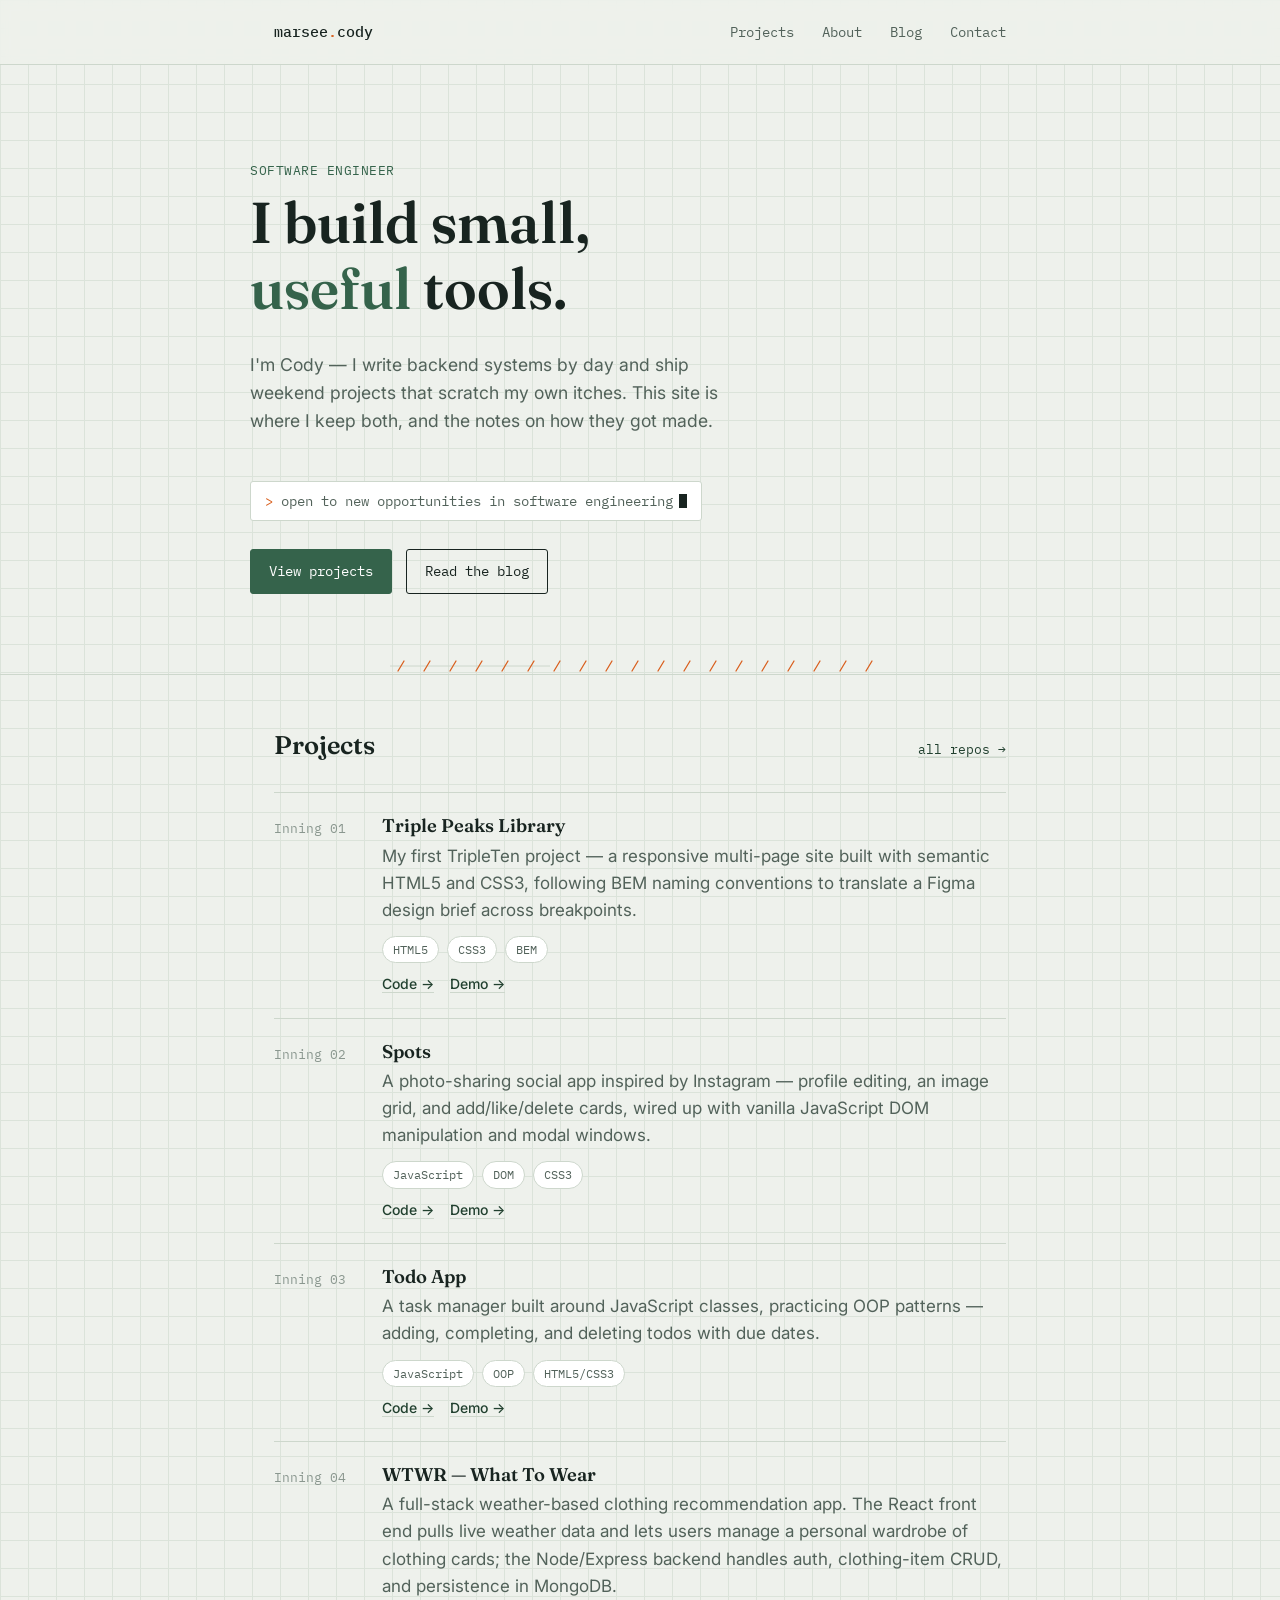
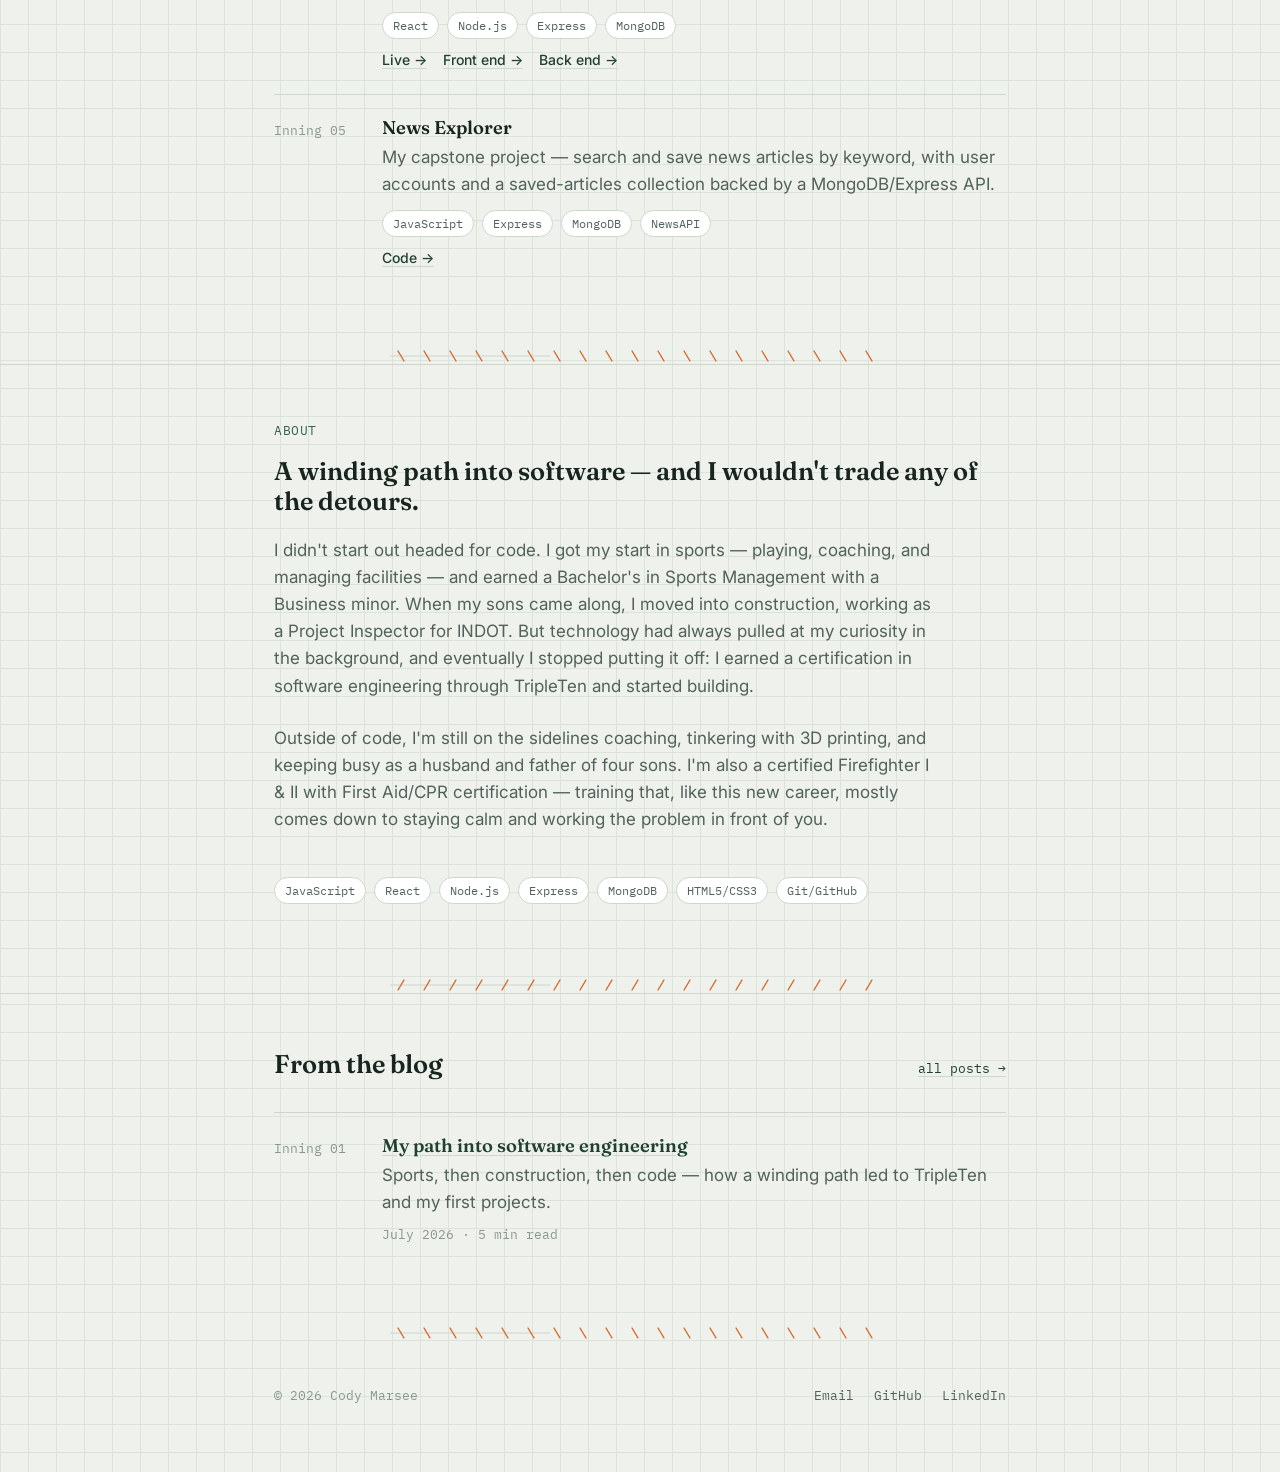
==== index.html @ db6ae0cf "Add first blog post, remove placeholders" ====
<!doctype html>
<html lang="en">
  <head>
    <meta charset="UTF-8" />
    <meta name="viewport" content="width=device-width, initial-scale=1.0" />
    <title>Cody Marsee — Software Engineer</title>
    <meta
      name="description"
      content="Cody Marsee is a software engineer who builds small, useful tools and writes about how they came together."
    />
    <link rel="preconnect" href="https://fonts.googleapis.com" />
    <link
      href="https://fonts.googleapis.com/css2?family=Fraunces:opsz,wght@9..144,500;9..144,600&family=Inter:wght@400;500;600&family=IBM+Plex+Mono:wght@400;500&display=swap"
      rel="stylesheet"
    />
    <link rel="stylesheet" href="css/style.css" />
  </head>
  <body>
    <header class="site-header">
      <div class="wrap">
        <a href="index.html" class="logo"
          >marsee<span class="dot">.</span>cody</a
        >
        <button
          class="nav-toggle"
          aria-expanded="false"
          aria-label="Toggle navigation"
        >
          Menu
        </button>
        <ul class="nav-links">
          <li><a href="#projects">Projects</a></li>
          <li><a href="#about">About</a></li>
          <li><a href="blog/index.html">Blog</a></li>
          <li><a href="#contact">Contact</a></li>
        </ul>
      </div>
    </header>

    <main>
      <section class="hero wrap">
        <span class="eyebrow">Software Engineer</span>
        <h1>I build small, <span class="role">useful</span> tools.</h1>
        <p class="lede">
          I'm Cody — I write backend systems by day and ship weekend projects
          that scratch my own itches. This site is where I keep both, and the
          notes on how they got made.
        </p>
        <div class="status-line">
          <span class="prompt">&gt;</span> open to new opportunities in software
          engineering<span class="cursor" aria-hidden="true"></span>
        </div>
        <div class="hero-links">
          <a class="btn primary" href="#projects">View projects</a>
          <a class="btn" href="blog/index.html">Read the blog</a>
        </div>
      </section>

      <div class="stitch-divider" aria-hidden="true">
        <svg viewBox="0 0 500 16" width="500" height="16">
          <defs>
            <pattern
              id="stitch1"
              width="26"
              height="16"
              patternUnits="userSpaceOnUse"
            >
              <line x1="14" y1="3" x2="8" y2="13" class="stitch-tick" />
            </pattern>
          </defs>
          <line x1="0" y1="8" x2="160" y2="8" class="stitch-base" />
          <rect x="0" y="0" width="500" height="16" fill="url(#stitch1)" />
        </svg>
      </div>

      <section class="block" id="projects">
        <div class="wrap">
          <div class="section-head">
            <h2>Projects</h2>
            <a class="view-all" href="https://github.com/codymarsee-blip"
              >all repos →</a
            >
          </div>

          <div class="entry" data-reveal>
            <span class="index-num">Inning 01</span>
            <div>
              <h3>Triple Peaks Library</h3>
              <p class="desc">
                My first TripleTen project — a responsive multi-page site built
                with semantic HTML5 and CSS3, following BEM naming conventions
                to translate a Figma design brief across breakpoints.
              </p>
              <ul class="tags">
                <li class="tag">HTML5</li>
                <li class="tag">CSS3</li>
                <li class="tag">BEM</li>
              </ul>
              <div class="links">
                <a href="https://github.com/cmarsee-blip/sprint-1-project"
                  >Code →</a
                >
                <a href="https://cmarsee-blip.github.io/sprint-1-project/"
                  >Demo →</a
                >
              </div>
            </div>
          </div>

          <div class="entry" data-reveal>
            <span class="index-num">Inning 02</span>
            <div>
              <h3>Spots</h3>
              <p class="desc">
                A photo-sharing social app inspired by Instagram — profile
                editing, an image grid, and add/like/delete cards, wired up with
                vanilla JavaScript DOM manipulation and modal windows.
              </p>
              <ul class="tags">
                <li class="tag">JavaScript</li>
                <li class="tag">DOM</li>
                <li class="tag">CSS3</li>
              </ul>
              <div class="links">
                <a href="https://github.com/cmarsee-blip/se_project_spots"
                  >Code →</a
                >
                <a href="https://cmarsee-blip.github.io/se_project_spots/"
                  >Demo →</a
                >
              </div>
            </div>
          </div>

          <div class="entry" data-reveal>
            <span class="index-num">Inning 03</span>
            <div>
              <h3>Todo App</h3>
              <p class="desc">
                A task manager built around JavaScript classes, practicing OOP
                patterns — adding, completing, and deleting todos with due
                dates.
              </p>
              <ul class="tags">
                <li class="tag">JavaScript</li>
                <li class="tag">OOP</li>
                <li class="tag">HTML5/CSS3</li>
              </ul>
              <div class="links">
                <a href="https://github.com/cmarsee-blip/se_project_todo-app"
                  >Code →</a
                >
                <a href="https://cmarsee-blip.github.io/se_project_todo-app/"
                  >Demo →</a
                >
              </div>
            </div>
          </div>

          <div class="entry" data-reveal>
            <span class="index-num">Inning 04</span>
            <div>
              <h3>WTWR — What To Wear</h3>
              <p class="desc">
                A full-stack weather-based clothing recommendation app. The
                React front end pulls live weather data and lets users manage a
                personal wardrobe of clothing cards; the Node/Express backend
                handles auth, clothing-item CRUD, and persistence in MongoDB.
              </p>
              <ul class="tags">
                <li class="tag">React</li>
                <li class="tag">Node.js</li>
                <li class="tag">Express</li>
                <li class="tag">MongoDB</li>
              </ul>
              <div class="links">
                <a href="https://cmwtwr.largent.org/">Live →</a>
                <a href="https://github.com/cmarsee-blip/se_project_react"
                  >Front end →</a
                >
                <a href="https://github.com/cmarsee-blip/se_project_express"
                  >Back end →</a
                >
              </div>
            </div>
          </div>

          <div class="entry" data-reveal>
            <span class="index-num">Inning 05</span>
            <div>
              <h3>News Explorer</h3>
              <p class="desc">
                My capstone project — search and save news articles by keyword,
                with user accounts and a saved-articles collection backed by a
                MongoDB/Express API.
              </p>
              <ul class="tags">
                <li class="tag">JavaScript</li>
                <li class="tag">Express</li>
                <li class="tag">MongoDB</li>
                <li class="tag">NewsAPI</li>
              </ul>
              <div class="links">
                <a
                  href="https://github.com/cmarsee-blip/se_project_news_explorer"
                  >Code →</a
                >
              </div>
            </div>
          </div>
        </div>
      </section>

      <div class="stitch-divider" aria-hidden="true">
        <svg viewBox="0 0 500 16" width="500" height="16">
          <defs>
            <pattern
              id="stitch2"
              width="26"
              height="16"
              patternUnits="userSpaceOnUse"
            >
              <line x1="8" y1="3" x2="14" y2="13" class="stitch-tick" />
            </pattern>
          </defs>
          <line x1="0" y1="8" x2="160" y2="8" class="stitch-base" />
          <rect x="0" y="0" width="500" height="16" fill="url(#stitch2)" />
        </svg>
      </div>

      <section class="block" id="about">
        <div class="wrap about-grid">
          <span class="eyebrow">About</span>
          <h2>
            A winding path into software — and I wouldn't trade any of the
            detours.
          </h2>
          <p style="max-width: 60ch; color: var(--ink-soft)">
            I didn't start out headed for code. I got my start in sports —
            playing, coaching, and managing facilities — and earned a Bachelor's
            in Sports Management with a Business minor. When my sons came along,
            I moved into construction, working as a Project Inspector for INDOT.
            But technology had always pulled at my curiosity in the background,
            and eventually I stopped putting it off: I earned a certification in
            software engineering through TripleTen and started building.
          </p>
          <p style="max-width: 60ch; color: var(--ink-soft)">
            Outside of code, I'm still on the sidelines coaching, tinkering with
            3D printing, and keeping busy as a husband and father of four sons.
            I'm also a certified Firefighter I &amp; II with First Aid/CPR
            certification — training that, like this new career, mostly comes
            down to staying calm and working the problem in front of you.
          </p>
          <ul class="skill-list">
            <li class="tag">JavaScript</li>
            <li class="tag">React</li>
            <li class="tag">Node.js</li>
            <li class="tag">Express</li>
            <li class="tag">MongoDB</li>
            <li class="tag">HTML5/CSS3</li>
            <li class="tag">Git/GitHub</li>
          </ul>
        </div>
      </section>

      <div class="stitch-divider" aria-hidden="true">
        <svg viewBox="0 0 500 16" width="500" height="16">
          <defs>
            <pattern
              id="stitch3"
              width="26"
              height="16"
              patternUnits="userSpaceOnUse"
            >
              <line x1="14" y1="3" x2="8" y2="13" class="stitch-tick" />
            </pattern>
          </defs>
          <line x1="0" y1="8" x2="160" y2="8" class="stitch-base" />
          <rect x="0" y="0" width="500" height="16" fill="url(#stitch3)" />
        </svg>
      </div>

      <section class="block">
        <div class="wrap">
          <div class="section-head">
            <h2>From the blog</h2>
            <a class="view-all" href="blog/index.html">all posts →</a>
          </div>

          <div class="entry post-entry" data-reveal>
        <span class="index-num">Inning 01</span>
        <div>
          <h3><a href="blog/my-path-into-software-engineering.html">My path into software engineering</a></h3>
          <p class="desc">Sports, then construction, then code — how a winding path led to TripleTen and my first projects.</p>
          <span class="meta">July 2026 · 5 min read</span>
        </div>
      </div>
      </section>
    </main>

    <div class="stitch-divider" aria-hidden="true">
      <svg viewBox="0 0 500 16" width="500" height="16">
        <defs>
          <pattern
            id="stitch4"
            width="26"
            height="16"
            patternUnits="userSpaceOnUse"
          >
            <line x1="8" y1="3" x2="14" y2="13" class="stitch-tick" />
          </pattern>
        </defs>
        <line x1="0" y1="8" x2="160" y2="8" class="stitch-base" />
        <rect x="0" y="0" width="500" height="16" fill="url(#stitch4)" />
      </svg>
    </div>

    <footer class="site-footer" id="contact">
      <div class="wrap">
        <span class="copyright">© 2026 Cody Marsee</span>
        <ul class="footer-links">
          <li><a href="mailto:cmarsee@alumni.iu.edu">Email</a></li>
          <li><a href="https://github.com/cmarsee-blip">GitHub</a></li>
          <li><a href="https://linkedin.com/in/codymarsee">LinkedIn</a></li>
        </ul>
      </div>
    </footer>

    <script src="js/main.js"></script>
  </body>
</html>
---- css/style.css ----
/* ==========================================================================
   Tokens
   ========================================================================== */
:root {
  --paper: #eef1ec;
  --paper-line: #dbe3da;
  --surface: #ffffff;
  --ink: #182420;
  --ink-soft: #52625a;
  --ink-faint: #8a978f;
  --accent: #35634b;
  --accent-dark: #21402f;
  --mark: #d9601f;
  --mark-soft: #f3ddc9;
  --border: #cdd7cc;

  --font-display: "Fraunces", Georgia, serif;
  --font-body: "Inter", -apple-system, BlinkMacSystemFont, sans-serif;
  --font-mono: "IBM Plex Mono", "SFMono-Regular", Menlo, monospace;

  --max-width: 780px;
  --radius: 3px;
}

/* ==========================================================================
   Reset & base
   ========================================================================== */
* {
  box-sizing: border-box;
}
html {
  scroll-behavior: smooth;
}
@media (prefers-reduced-motion: reduce) {
  html {
    scroll-behavior: auto;
  }
  *,
  *::before,
  *::after {
    animation-duration: 0.01ms !important;
    animation-iteration-count: 1 !important;
    transition-duration: 0.01ms !important;
    scroll-behavior: auto !important;
  }
}

body {
  margin: 0;
  background-color: var(--paper);
  background-image:
    linear-gradient(var(--paper-line) 1px, transparent 1px),
    linear-gradient(90deg, var(--paper-line) 1px, transparent 1px);
  background-size: 28px 28px;
  color: var(--ink);
  font-family: var(--font-body);
  font-size: 17px;
  line-height: 1.6;
  -webkit-font-smoothing: antialiased;
}

h1,
h2,
h3 {
  font-family: var(--font-display);
  font-weight: 600;
  line-height: 1.15;
  margin: 0 0 0.5em;
  color: var(--ink);
}

p {
  margin: 0 0 1em;
}

a {
  color: var(--accent-dark);
  text-decoration-color: var(--border);
  text-underline-offset: 3px;
}
a:hover {
  color: var(--mark);
}

a:focus-visible,
button:focus-visible {
  outline: 2px solid var(--mark);
  outline-offset: 3px;
}

code,
kbd {
  font-family: var(--font-mono);
  font-size: 0.9em;
  background: var(--surface);
  border: 1px solid var(--border);
  border-radius: var(--radius);
  padding: 0.1em 0.4em;
}

img {
  max-width: 100%;
  display: block;
}

.wrap {
  max-width: var(--max-width);
  margin: 0 auto;
  padding: 0 24px;
}

.eyebrow {
  font-family: var(--font-mono);
  font-size: 13px;
  letter-spacing: 0.04em;
  color: var(--accent);
  text-transform: uppercase;
  margin-bottom: 0.6em;
  display: block;
}

/* ==========================================================================
   Site header / nav
   ========================================================================== */
.site-header {
  border-bottom: 1px solid var(--border);
  background: rgba(238, 241, 236, 0.85);
  backdrop-filter: blur(6px);
  position: sticky;
  top: 0;
  z-index: 20;
}

.site-header .wrap {
  display: flex;
  align-items: center;
  justify-content: space-between;
  height: 64px;
}

.logo {
  font-family: var(--font-mono);
  font-weight: 500;
  font-size: 15px;
  color: var(--ink);
  text-decoration: none;
}
.logo .dot {
  color: var(--mark);
}

.nav-links {
  display: flex;
  gap: 28px;
  list-style: none;
  margin: 0;
  padding: 0;
}
.nav-links a {
  font-family: var(--font-mono);
  font-size: 14px;
  text-decoration: none;
  color: var(--ink-soft);
}
.nav-links a:hover,
.nav-links a[aria-current="page"] {
  color: var(--accent-dark);
}

.nav-toggle {
  display: none;
}

@media (max-width: 620px) {
  .nav-links {
    position: fixed;
    inset: 64px 0 auto 0;
    background: var(--paper);
    border-bottom: 1px solid var(--border);
    flex-direction: column;
    padding: 20px 24px;
    gap: 16px;
    transform: translateY(-8px);
    opacity: 0;
    pointer-events: none;
    transition:
      transform 0.18s ease,
      opacity 0.18s ease;
  }
  .nav-links.open {
    transform: translateY(0);
    opacity: 1;
    pointer-events: auto;
  }
  .nav-toggle {
    display: inline-flex;
    align-items: center;
    gap: 8px;
    background: none;
    border: 1px solid var(--border);
    border-radius: var(--radius);
    padding: 6px 10px;
    font-family: var(--font-mono);
    font-size: 13px;
    color: var(--ink);
    cursor: pointer;
  }
}

/* ==========================================================================
   Hero
   ========================================================================== */
.hero {
  padding: 96px 0 64px;
}

.hero h1 {
  font-size: clamp(2.4rem, 5vw, 3.6rem);
  max-width: 11ch;
}

.hero .role {
  color: var(--accent);
}

.hero p.lede {
  max-width: 46ch;
  color: var(--ink-soft);
  font-size: 1.1rem;
}

.status-line {
  margin-top: 28px;
  font-family: var(--font-mono);
  font-size: 14px;
  color: var(--ink-soft);
  display: inline-flex;
  align-items: center;
  border: 1px solid var(--border);
  background: var(--surface);
  border-radius: var(--radius);
  padding: 8px 14px;
}
.status-line .prompt {
  color: var(--mark);
  margin-right: 8px;
}
.status-line .cursor {
  display: inline-block;
  width: 8px;
  height: 1em;
  background: var(--ink);
  margin-left: 6px;
  animation: blink 1s steps(1) infinite;
  vertical-align: text-bottom;
}
@keyframes blink {
  50% {
    opacity: 0;
  }
}

.hero-links {
  margin-top: 28px;
  display: flex;
  gap: 14px;
  flex-wrap: wrap;
}

.btn {
  font-family: var(--font-mono);
  font-size: 14px;
  text-decoration: none;
  padding: 10px 18px;
  border-radius: var(--radius);
  border: 1px solid var(--ink);
  color: var(--ink);
  display: inline-block;
  transition:
    background 0.15s ease,
    color 0.15s ease,
    transform 0.15s ease;
}
.btn:hover {
  background: var(--ink);
  color: var(--paper);
  transform: translateY(-1px);
}
.btn.primary {
  background: var(--accent);
  border-color: var(--accent);
  color: #fff;
}
.btn.primary:hover {
  background: var(--accent-dark);
  border-color: var(--accent-dark);
}

/* ==========================================================================
   Sections
   ========================================================================== */
section.block {
  padding: 56px 0;
  border-top: 1px solid var(--border);
}

.section-head {
  display: flex;
  align-items: baseline;
  justify-content: space-between;
  margin-bottom: 32px;
  gap: 16px;
}
.section-head h2 {
  font-size: 1.6rem;
  margin: 0;
}
.section-head .view-all {
  font-family: var(--font-mono);
  font-size: 13px;
  white-space: nowrap;
}

.tags {
  display: flex;
  flex-wrap: wrap;
  gap: 8px;
  margin: 12px 0 0;
  padding: 0;
  list-style: none;
}
.tag {
  font-family: var(--font-mono);
  font-size: 12px;
  color: var(--ink-soft);
  background: var(--surface);
  border: 1px solid var(--border);
  border-radius: 999px;
  padding: 3px 10px;
}

/* Index-numbered entries (projects, posts) */
.entry {
  display: grid;
  grid-template-columns: 90px 1fr;
  gap: 18px;
  padding: 22px 0;
  border-top: 1px solid var(--border);
}
.entry:first-of-type {
  border-top: none;
}
.entry .index-num {
  font-family: var(--font-mono);
  font-size: 13px;
  color: var(--ink-faint);
  padding-top: 4px;
}
.entry h3 {
  font-size: 1.15rem;
  margin-bottom: 6px;
}
.entry .desc {
  color: var(--ink-soft);
  margin-bottom: 10px;
}
.entry .meta {
  font-family: var(--font-mono);
  font-size: 12.5px;
  color: var(--ink-faint);
}
.entry .links {
  margin-top: 10px;
  display: flex;
  gap: 16px;
}
.entry .links a {
  font-size: 14px;
  font-weight: 500;
}

@media (max-width: 480px) {
  .entry {
    grid-template-columns: 1fr;
  }
  .entry .index-num {
    padding-top: 0;
  }
}

/* About */
.about-grid {
  display: grid;
  grid-template-columns: 1fr;
  gap: 8px;
}
.skill-list {
  display: flex;
  flex-wrap: wrap;
  gap: 8px;
  margin-top: 18px;
  padding: 0;
  list-style: none;
}

/* Footer */
.site-footer {
  padding: 40px 0 64px;
}
.site-footer .wrap {
  display: flex;
  justify-content: space-between;
  align-items: center;
  flex-wrap: wrap;
  gap: 16px;
}
.footer-links {
  display: flex;
  gap: 20px;
  list-style: none;
  margin: 0;
  padding: 0;
}
.footer-links a {
  font-family: var(--font-mono);
  font-size: 13px;
  text-decoration: none;
  color: var(--ink-soft);
}
.copyright {
  font-family: var(--font-mono);
  font-size: 12.5px;
  color: var(--ink-faint);
}

/* ==========================================================================
   Blog index & posts
   ========================================================================== */
.page-head {
  padding: 64px 0 24px;
}
.page-head h1 {
  font-size: clamp(2rem, 4vw, 2.6rem);
}

.post-entry .desc {
  margin-bottom: 4px;
}

.post article {
  padding: 48px 0 80px;
}
.post .post-meta {
  font-family: var(--font-mono);
  font-size: 13px;
  color: var(--ink-faint);
  margin-bottom: 8px;
}
.post h1 {
  font-size: clamp(1.9rem, 4vw, 2.5rem);
  max-width: 18ch;
}
.post .content {
  max-width: 62ch;
}
.post .content h2 {
  font-size: 1.35rem;
  margin-top: 1.6em;
}
.post .content p {
  color: var(--ink-soft);
}
.post .content blockquote {
  margin: 1.4em 0;
  padding: 4px 0 4px 18px;
  border-left: 3px solid var(--accent);
  color: var(--ink-soft);
  font-style: italic;
}
.back-link {
  font-family: var(--font-mono);
  font-size: 14px;
  display: inline-block;
  margin-bottom: 8px;
}

/* Reveal-on-scroll */
[data-reveal] {
  opacity: 0;
  transform: translateY(10px);
  transition:
    opacity 0.5s ease,
    transform 0.5s ease;
}
[data-reveal].revealed {
  opacity: 1;
  transform: translateY(0);
}

/* Baseball stitch divider */
.stitch-divider {
  display: flex;
  justify-content: center;
  padding: 0;
}
.stitch-divider svg {
  width: 500px;
  display: block;
}
.stitch-divider .stitch-base {
  stroke: var(--border);
  stroke-width: 1;
}
.stitch-divider .stitch-tick {
  stroke: var(--mark);
  stroke-width: 1.3;
  stroke-linecap: round;
}
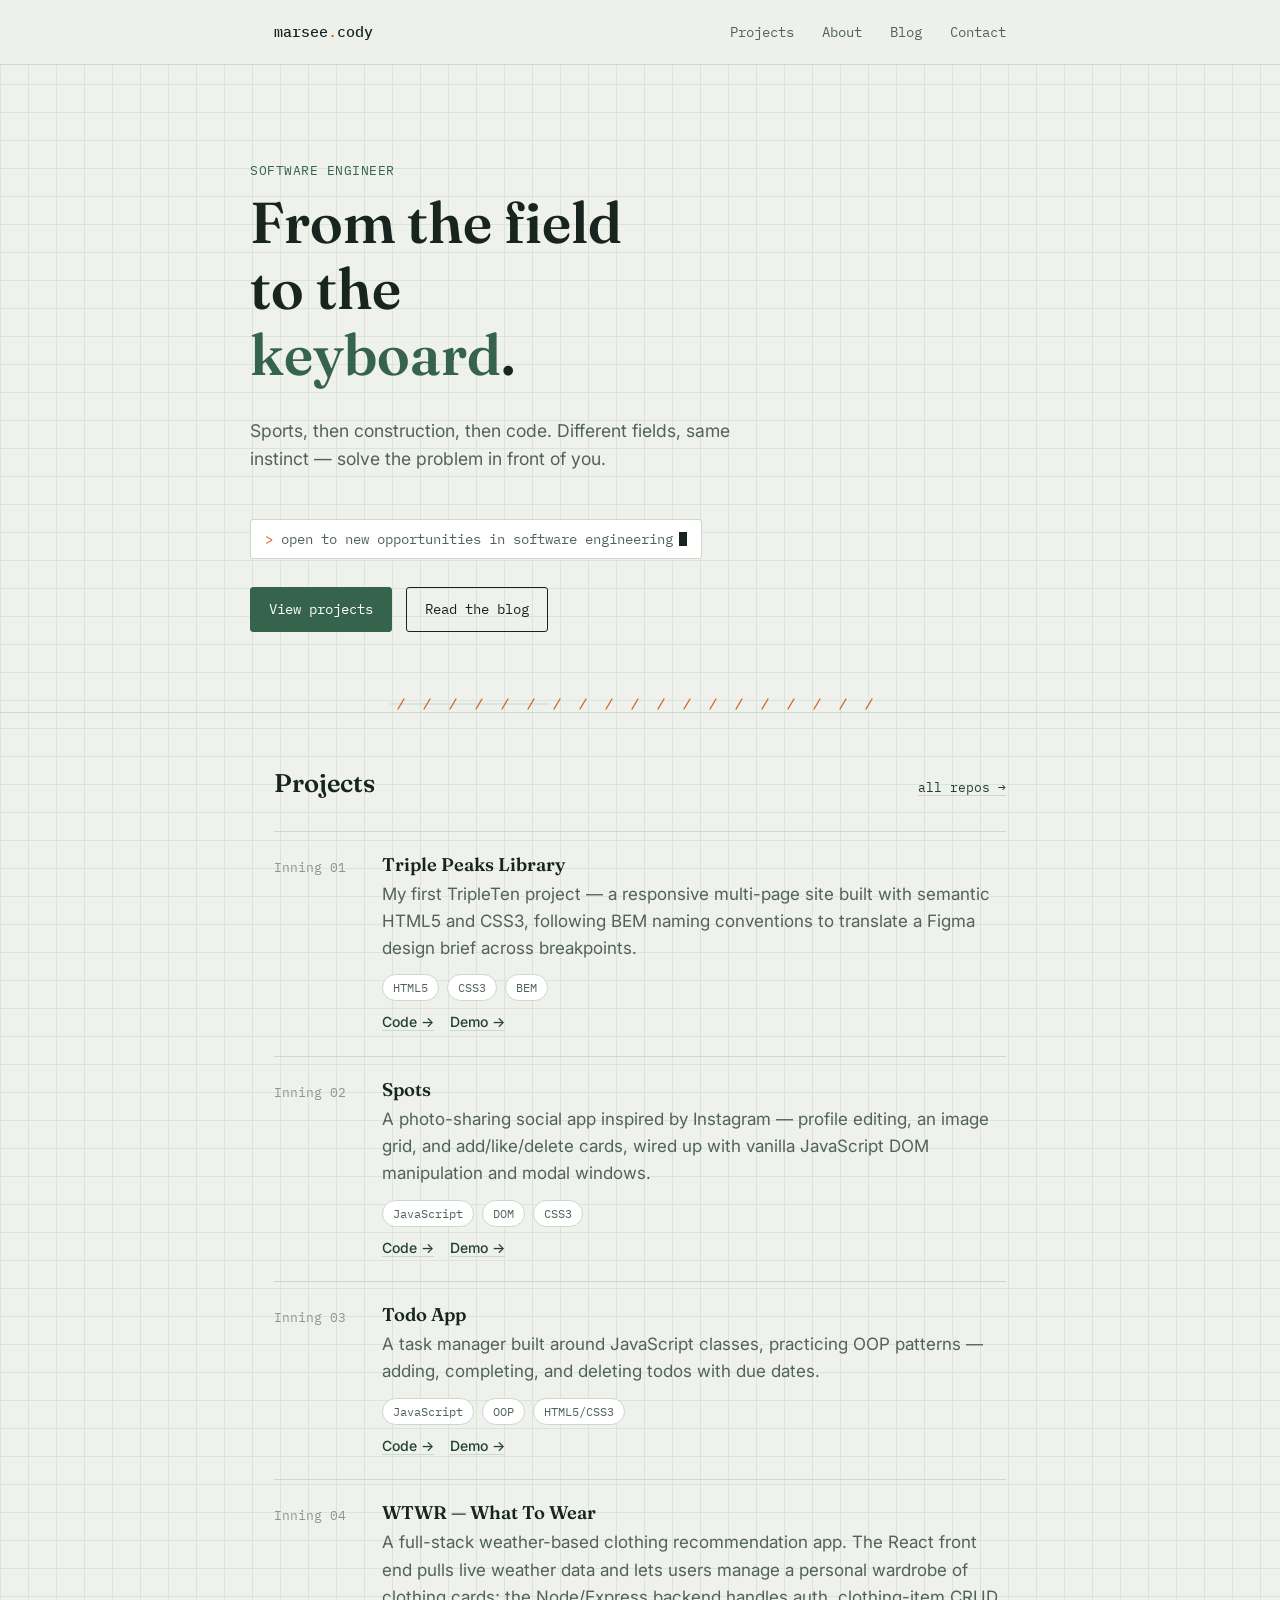
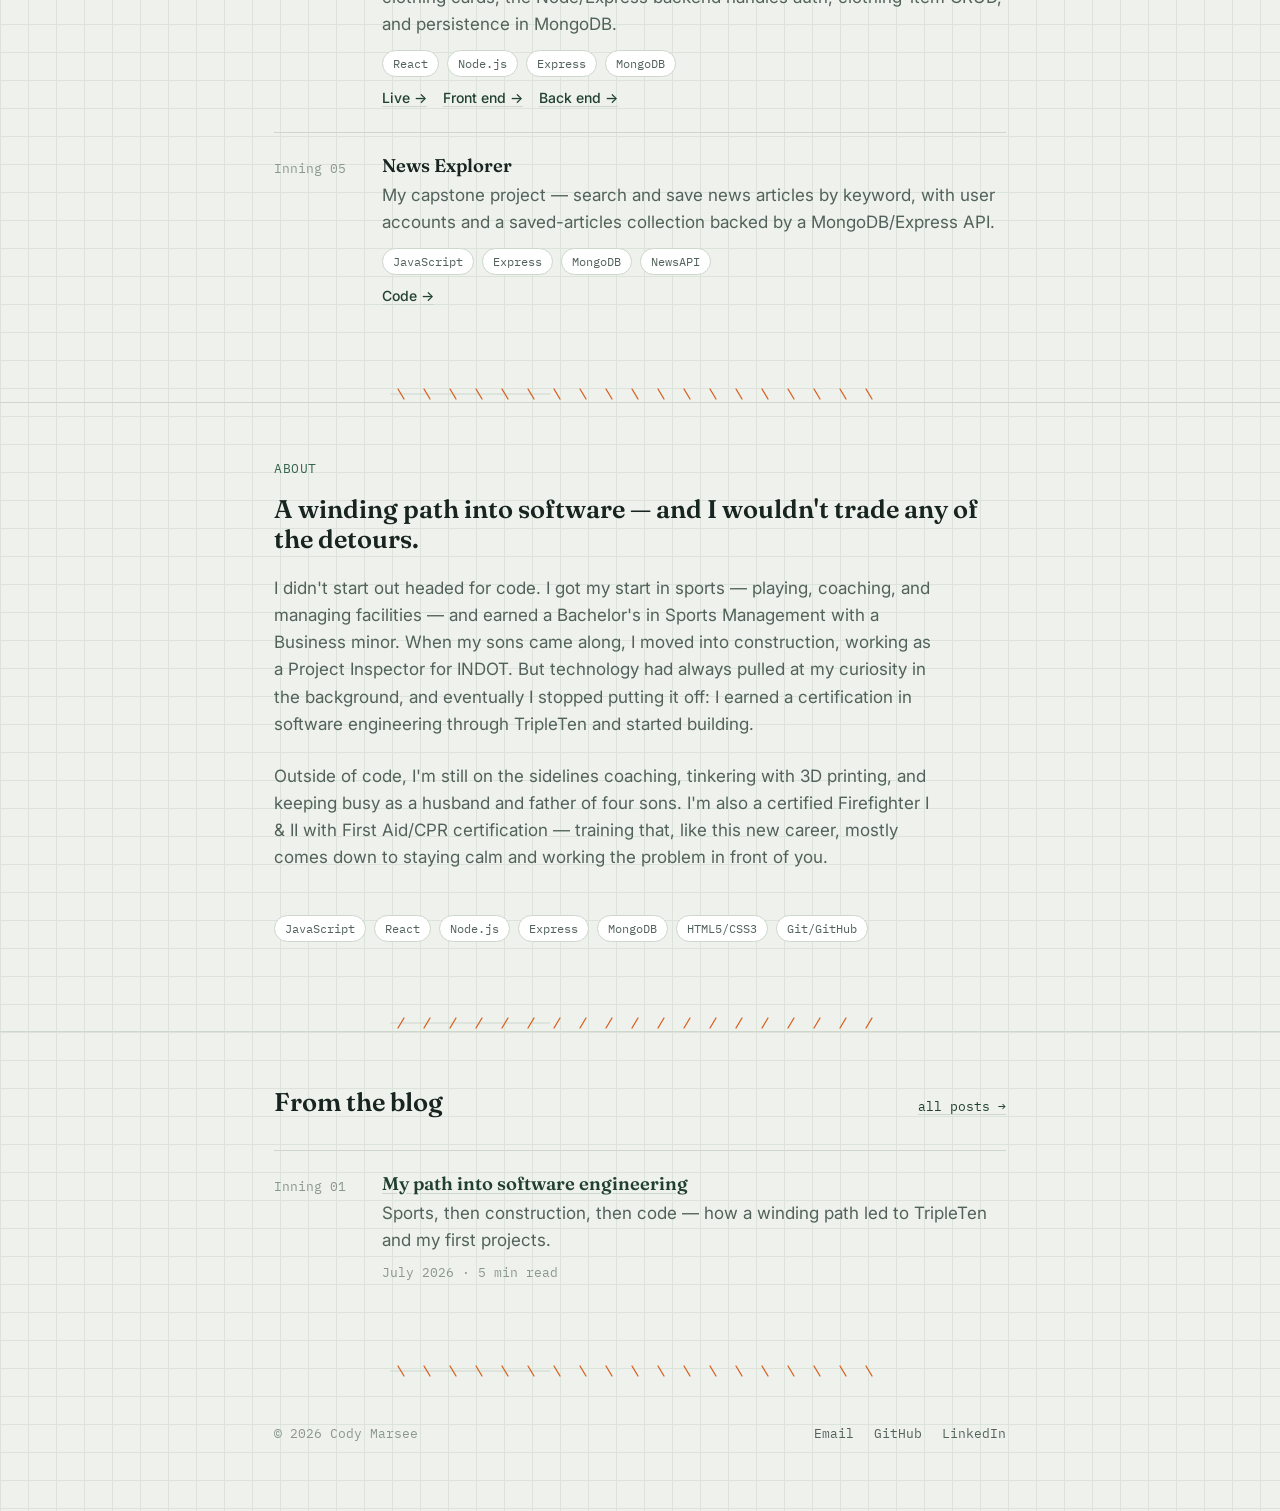
==== commit 7cf417d0: "Entered 1st Blog" ====
--- a/index.html
+++ b/index.html
@@ -40,12 +40,8 @@
     <main>
       <section class="hero wrap">
         <span class="eyebrow">Software Engineer</span>
-        <h1>I build small, <span class="role">useful</span> tools.</h1>
-        <p class="lede">
-          I'm Cody — I write backend systems by day and ship weekend projects
-          that scratch my own itches. This site is where I keep both, and the
-          notes on how they got made.
-        </p>
+        <h1>From the field to the <span class="role">keyboard</span>.</h1>
+        <p class="lede">Sports, then construction, then code. Different fields, same instinct — solve the problem in front of you.</p>
         <div class="status-line">
           <span class="prompt">&gt;</span> open to new opportunities in software
           engineering<span class="cursor" aria-hidden="true"></span>
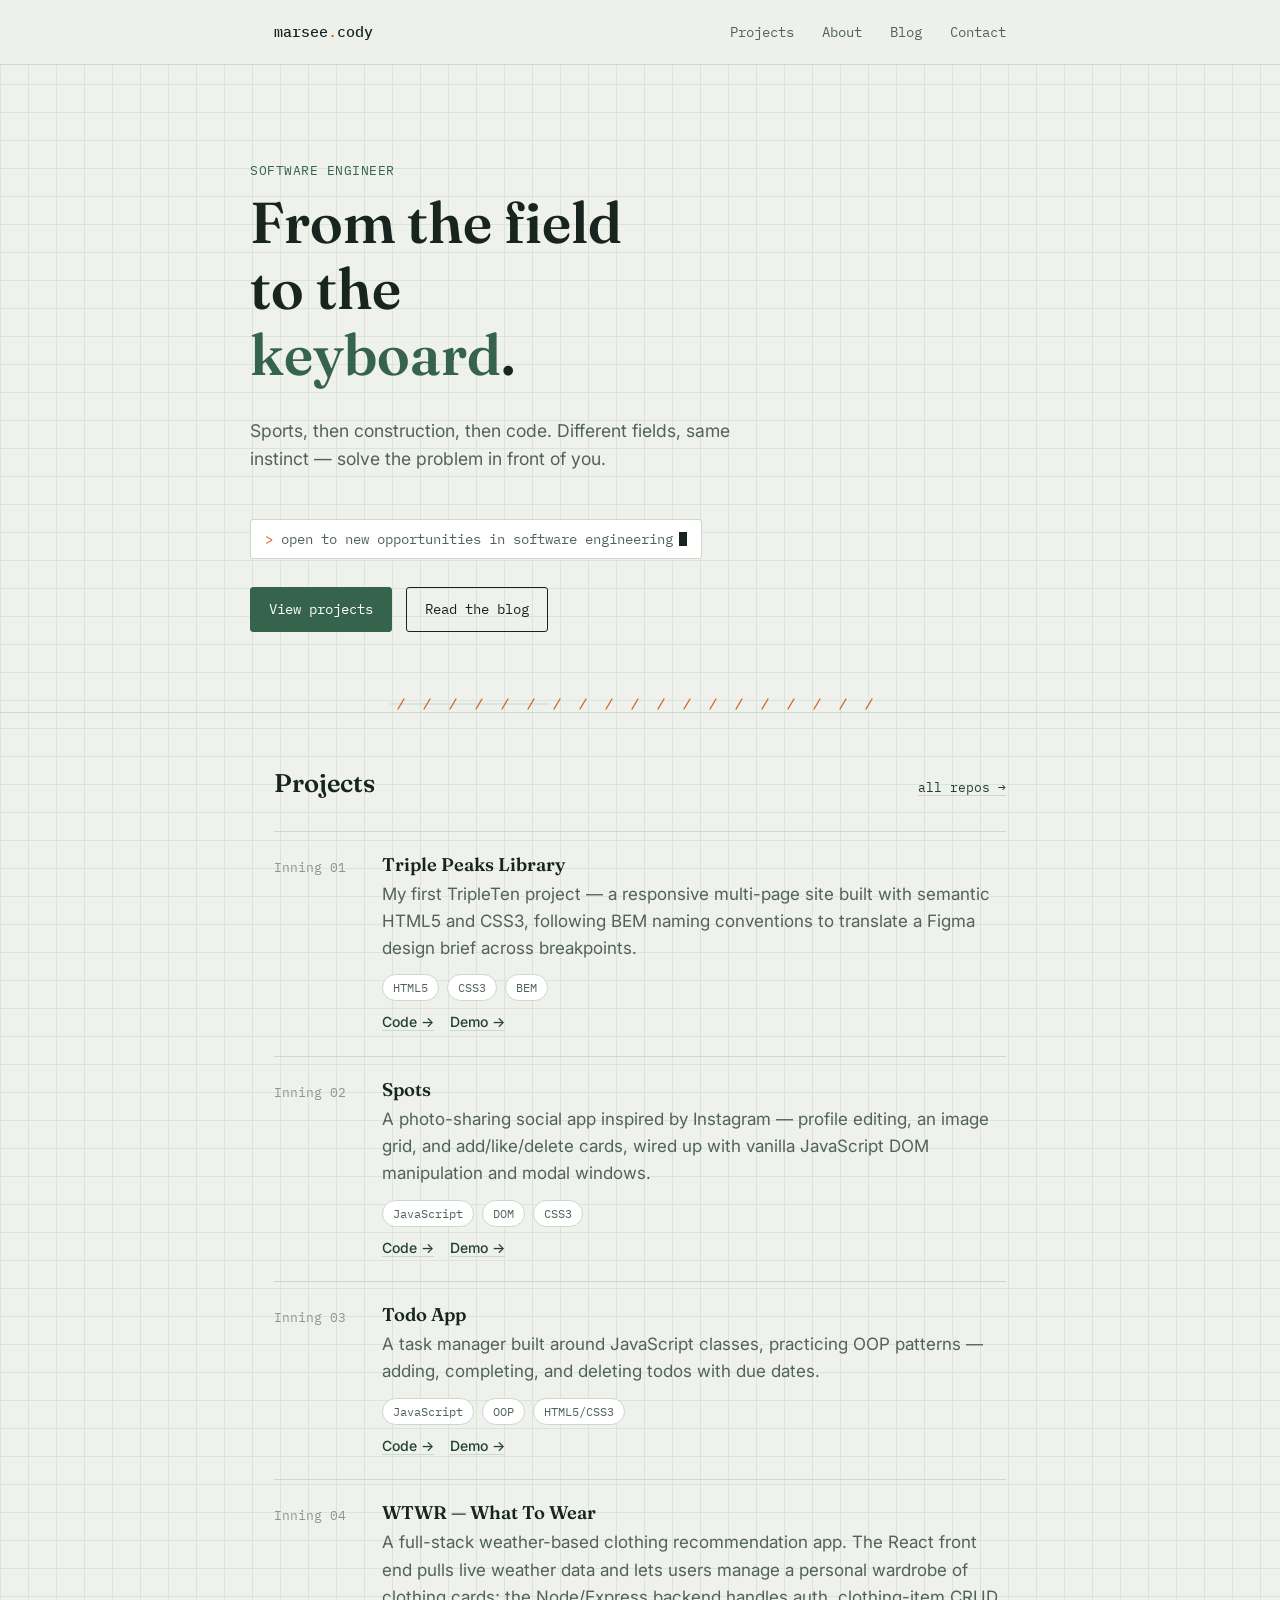
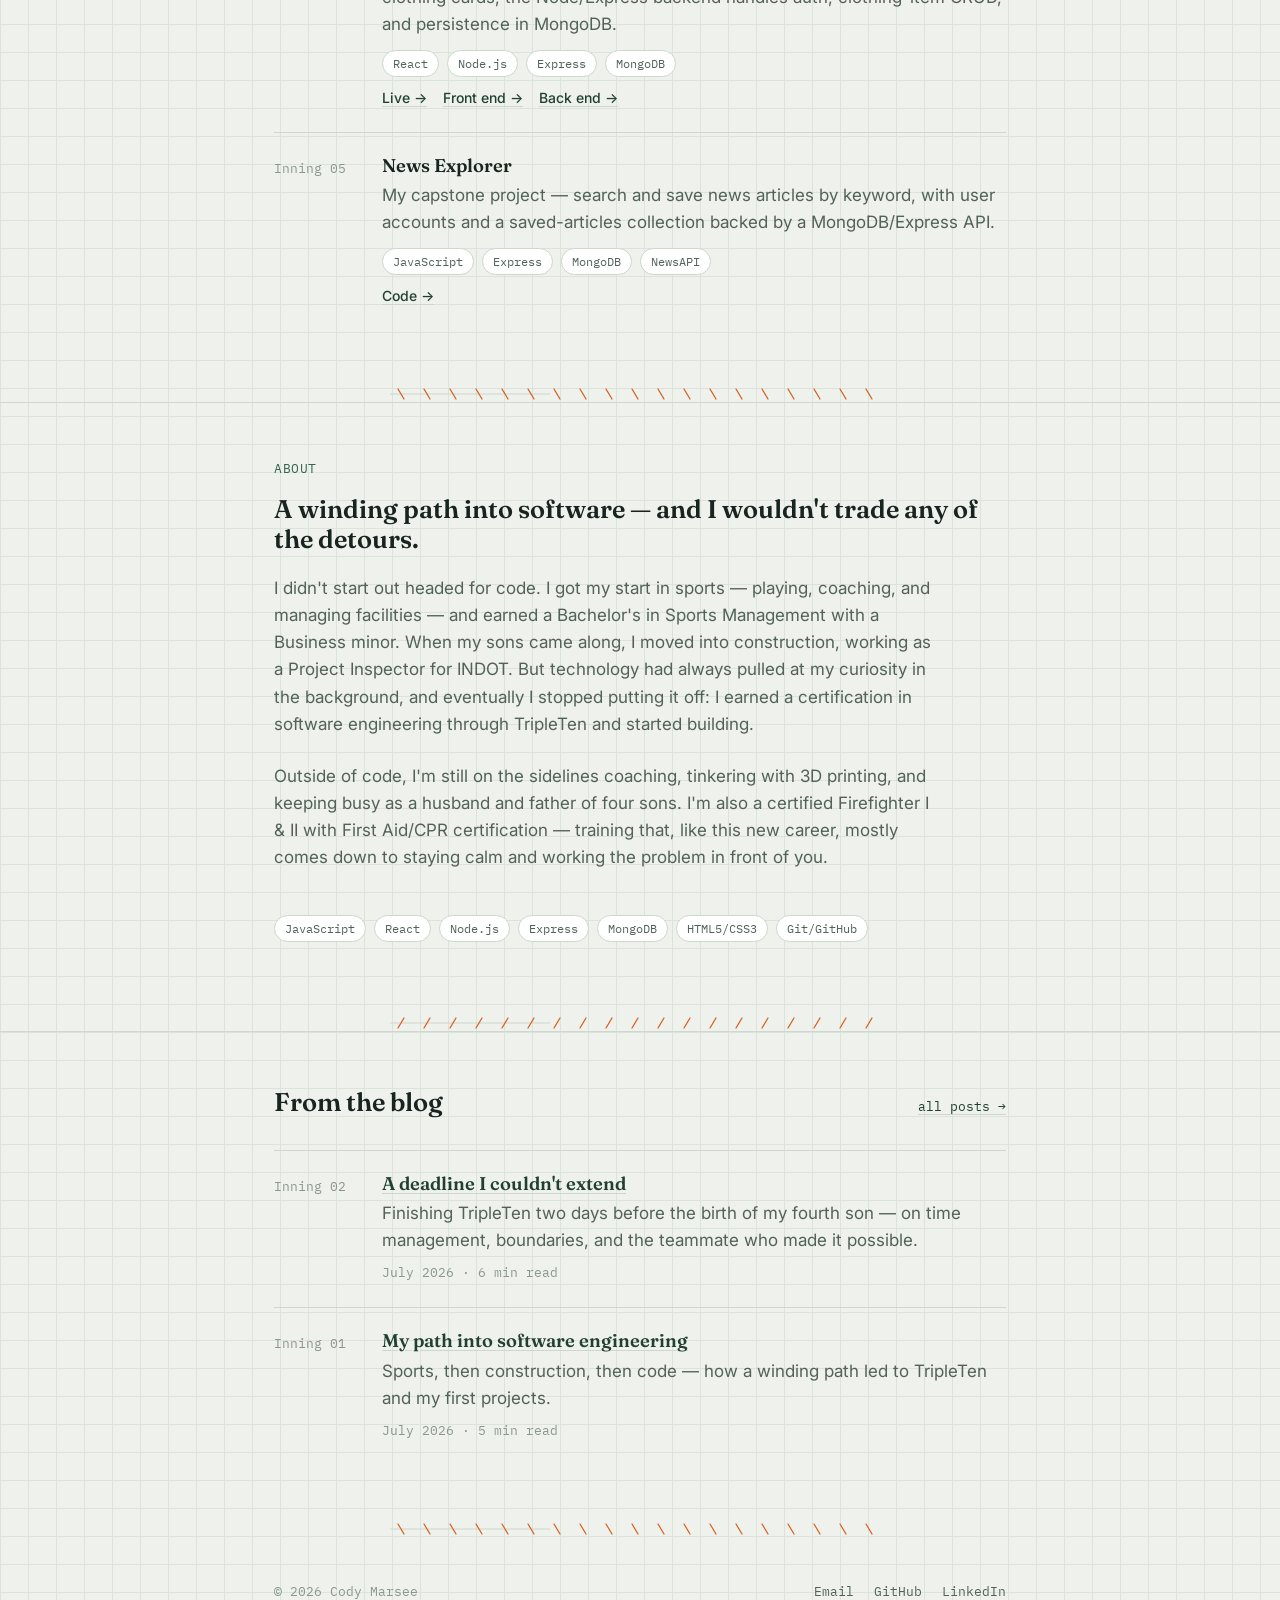
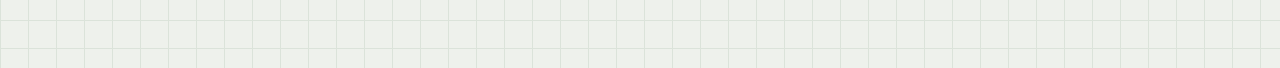
==== commit 41e8d8fa: "Add second blog post" ====
--- a/index.html
+++ b/index.html
@@ -284,6 +284,14 @@
           </div>
 
           <div class="entry post-entry" data-reveal>
+        <span class="index-num">Inning 02</span>
+        <div>
+          <h3><a href="blog/a-deadline-i-couldnt-extend.html">A deadline I couldn't extend</a></h3>
+          <p class="desc">Finishing TripleTen two days before the birth of my fourth son — on time management, boundaries, and the teammate who made it possible.</p>
+          <span class="meta">July 2026 · 6 min read</span>
+        </div>
+      </div>
+          <div class="entry post-entry" data-reveal>
         <span class="index-num">Inning 01</span>
         <div>
           <h3><a href="blog/my-path-into-software-engineering.html">My path into software engineering</a></h3>
@@ -315,7 +323,7 @@
       <div class="wrap">
         <span class="copyright">© 2026 Cody Marsee</span>
         <ul class="footer-links">
-          <li><a href="mailto:cmarsee@alumni.iu.edu">Email</a></li>
+          <li><a href="mailto:codymarsee@proton.me">Email</a></li>
           <li><a href="https://github.com/cmarsee-blip">GitHub</a></li>
           <li><a href="https://linkedin.com/in/codymarsee">LinkedIn</a></li>
         </ul>
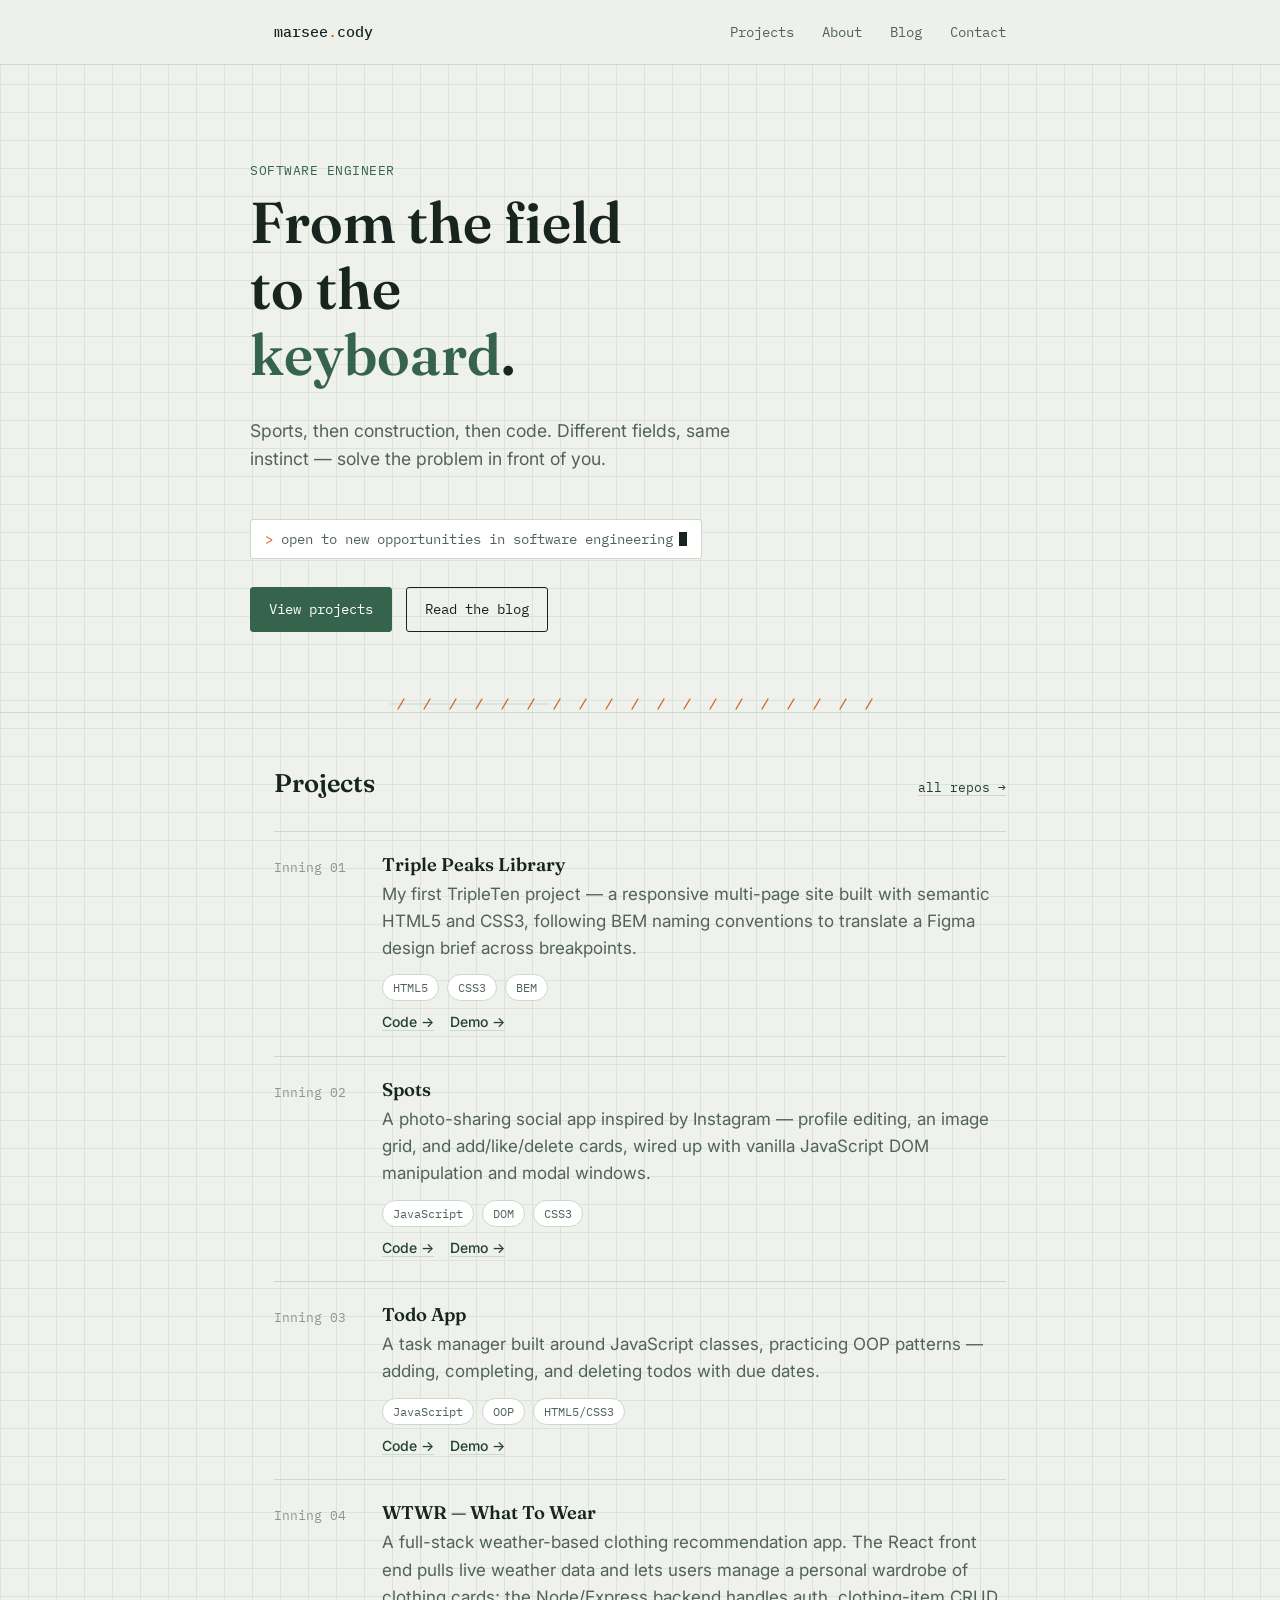
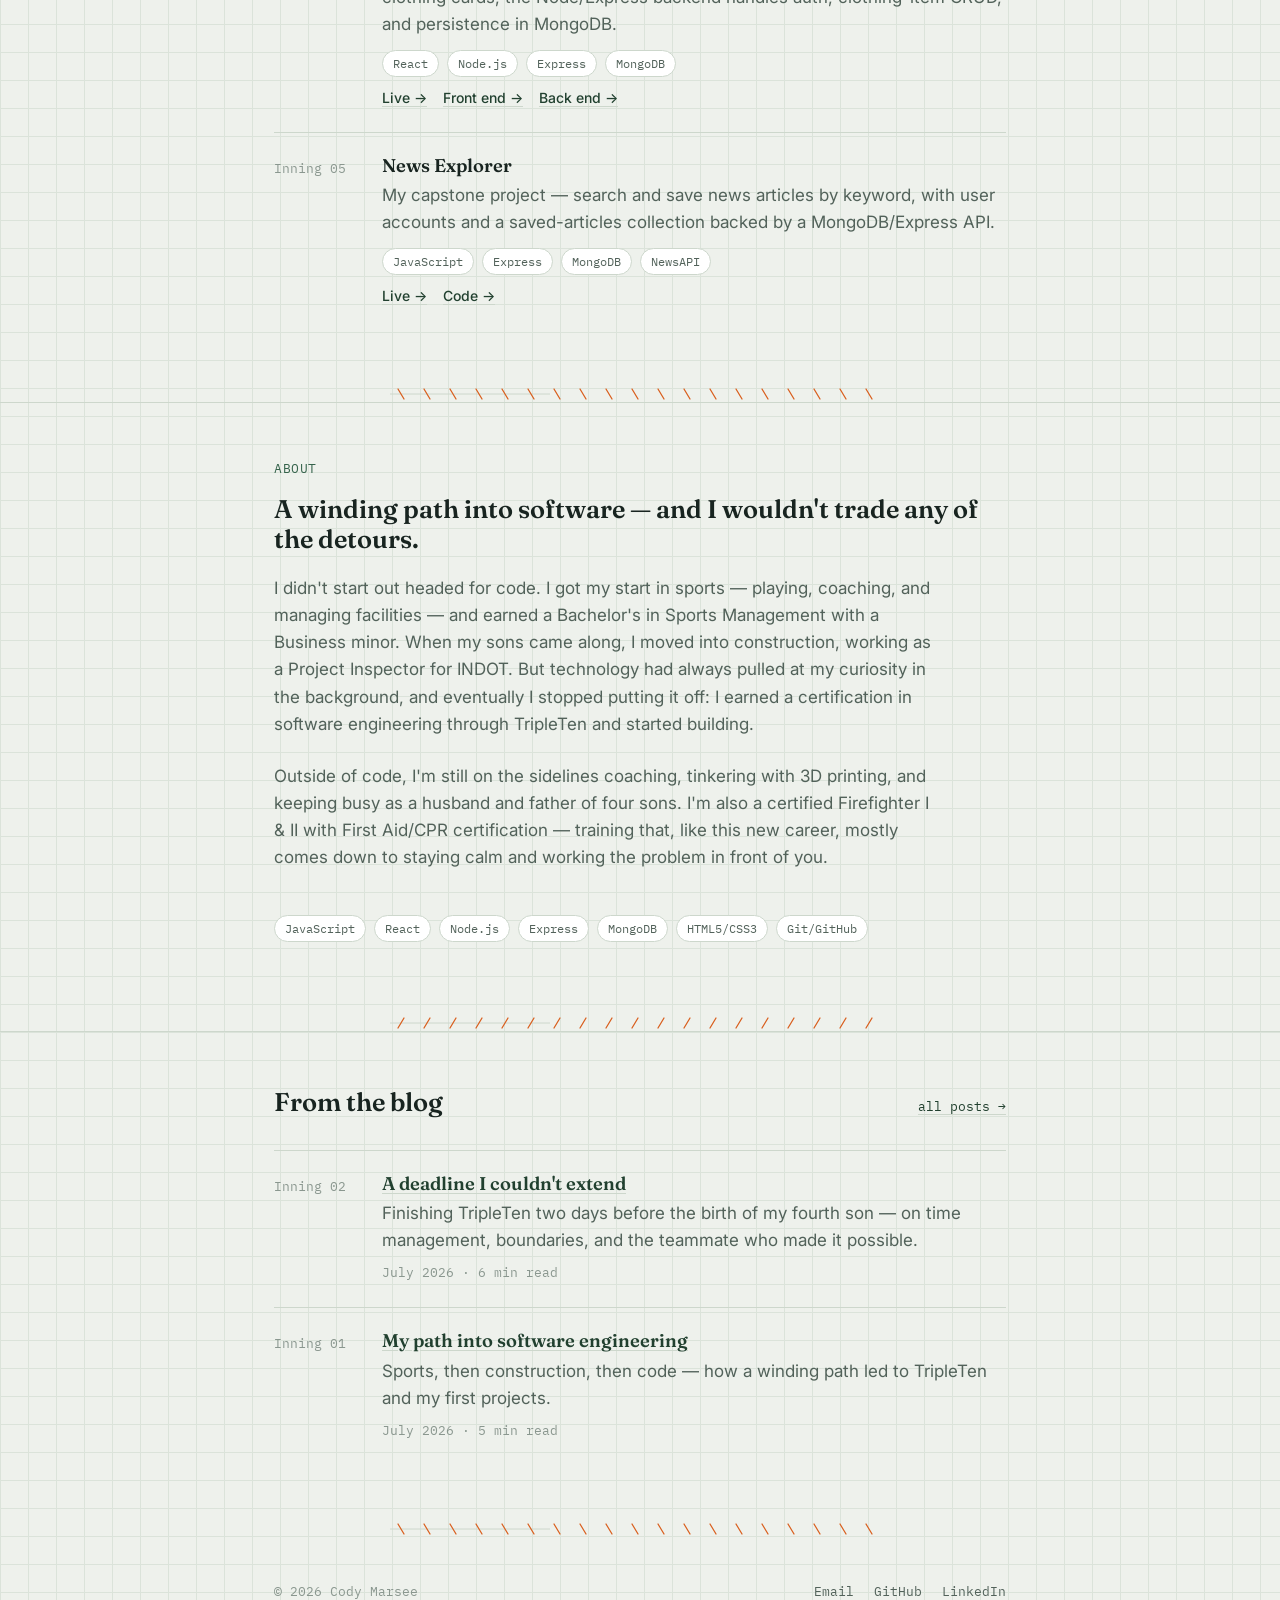
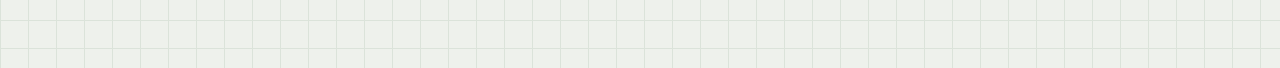
==== commit ecbc7e8d: "Add live link for News Explorer" ====
--- a/index.html
+++ b/index.html
@@ -73,7 +73,7 @@
         <div class="wrap">
           <div class="section-head">
             <h2>Projects</h2>
-            <a class="view-all" href="https://github.com/codymarsee-blip"
+            <a class="view-all" href="https://github.com/cmarsee-blip"
               >all repos →</a
             >
           </div>
@@ -196,12 +196,10 @@
                 <li class="tag">MongoDB</li>
                 <li class="tag">NewsAPI</li>
               </ul>
-              <div class="links">
-                <a
-                  href="https://github.com/cmarsee-blip/se_project_news_explorer"
-                  >Code →</a
-                >
-              </div>
+                        <div class="links">
+            <a href="https://cmarsee-blip.github.io/se_project_news_explorer/">Live →</a>
+            <a href="https://github.com/cmarsee-blip/se_project_news_explorer">Code →</a>
+          </div>
             </div>
           </div>
         </div>
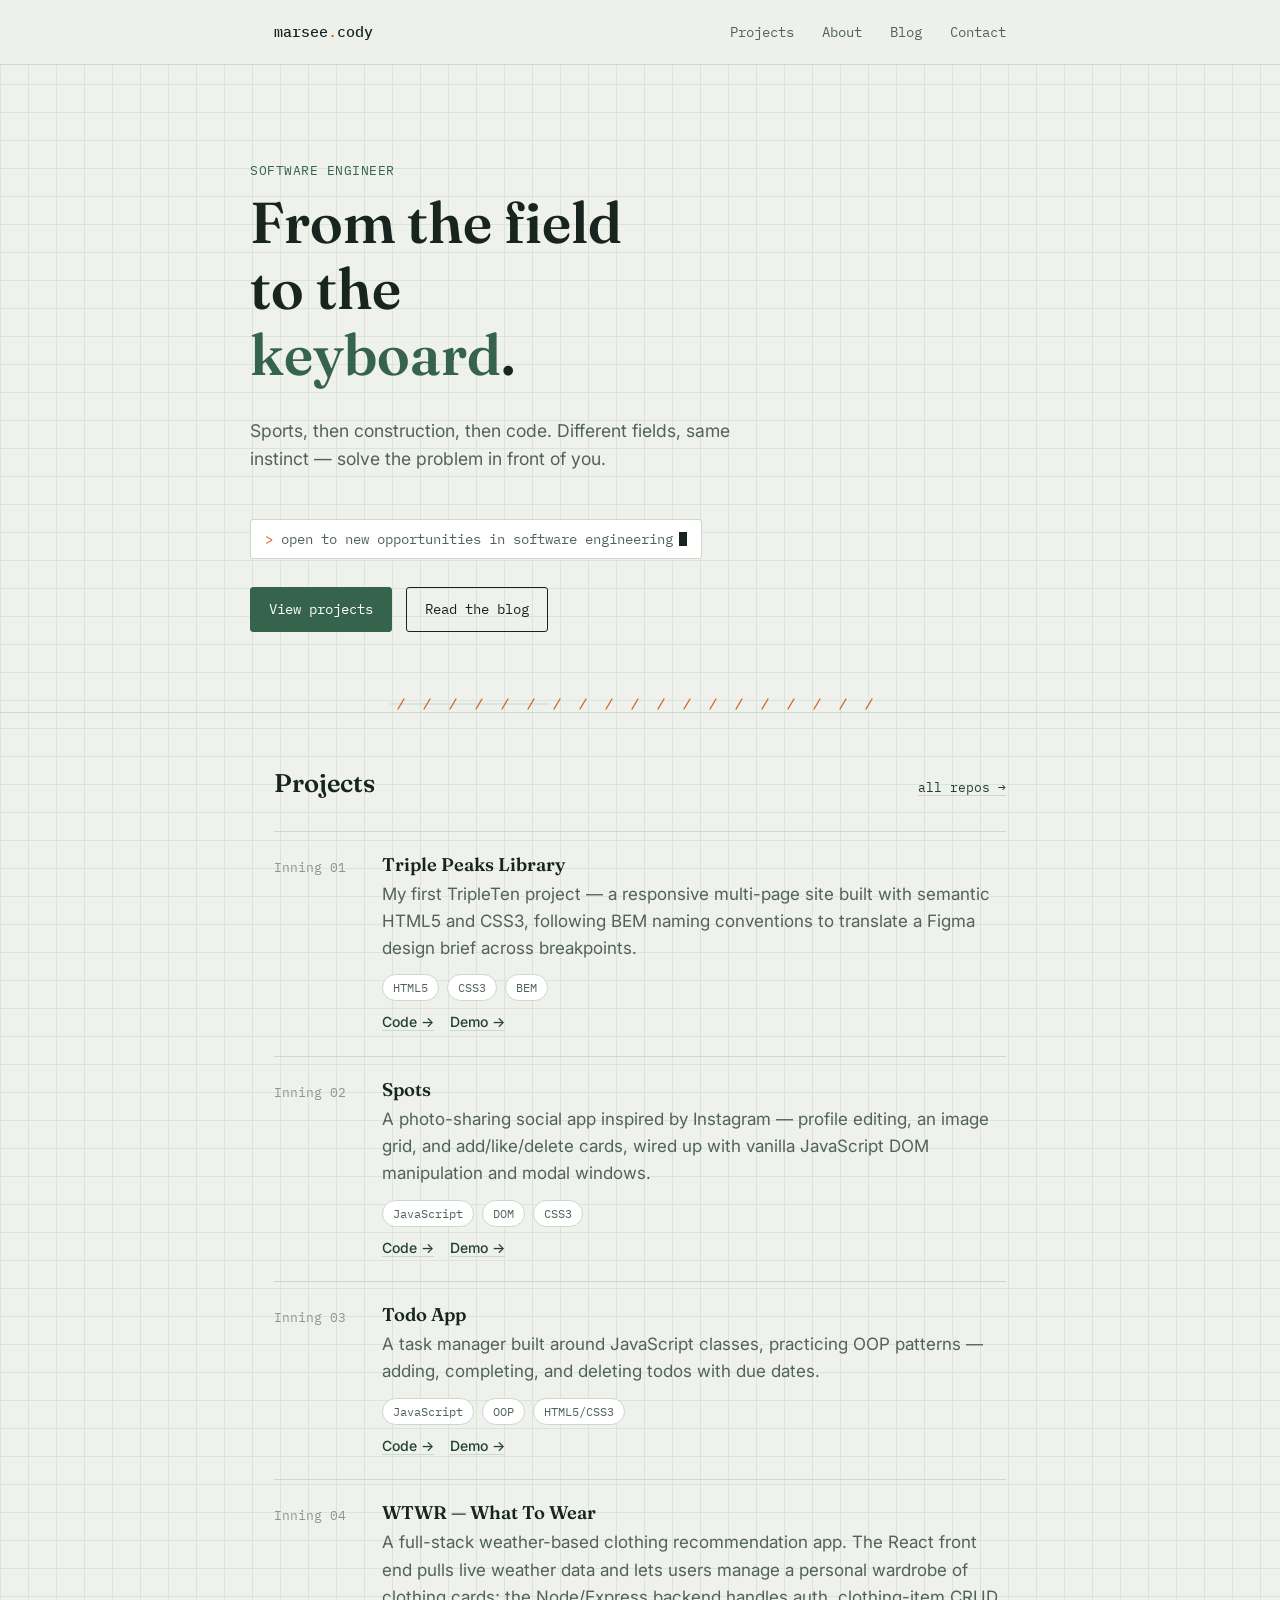
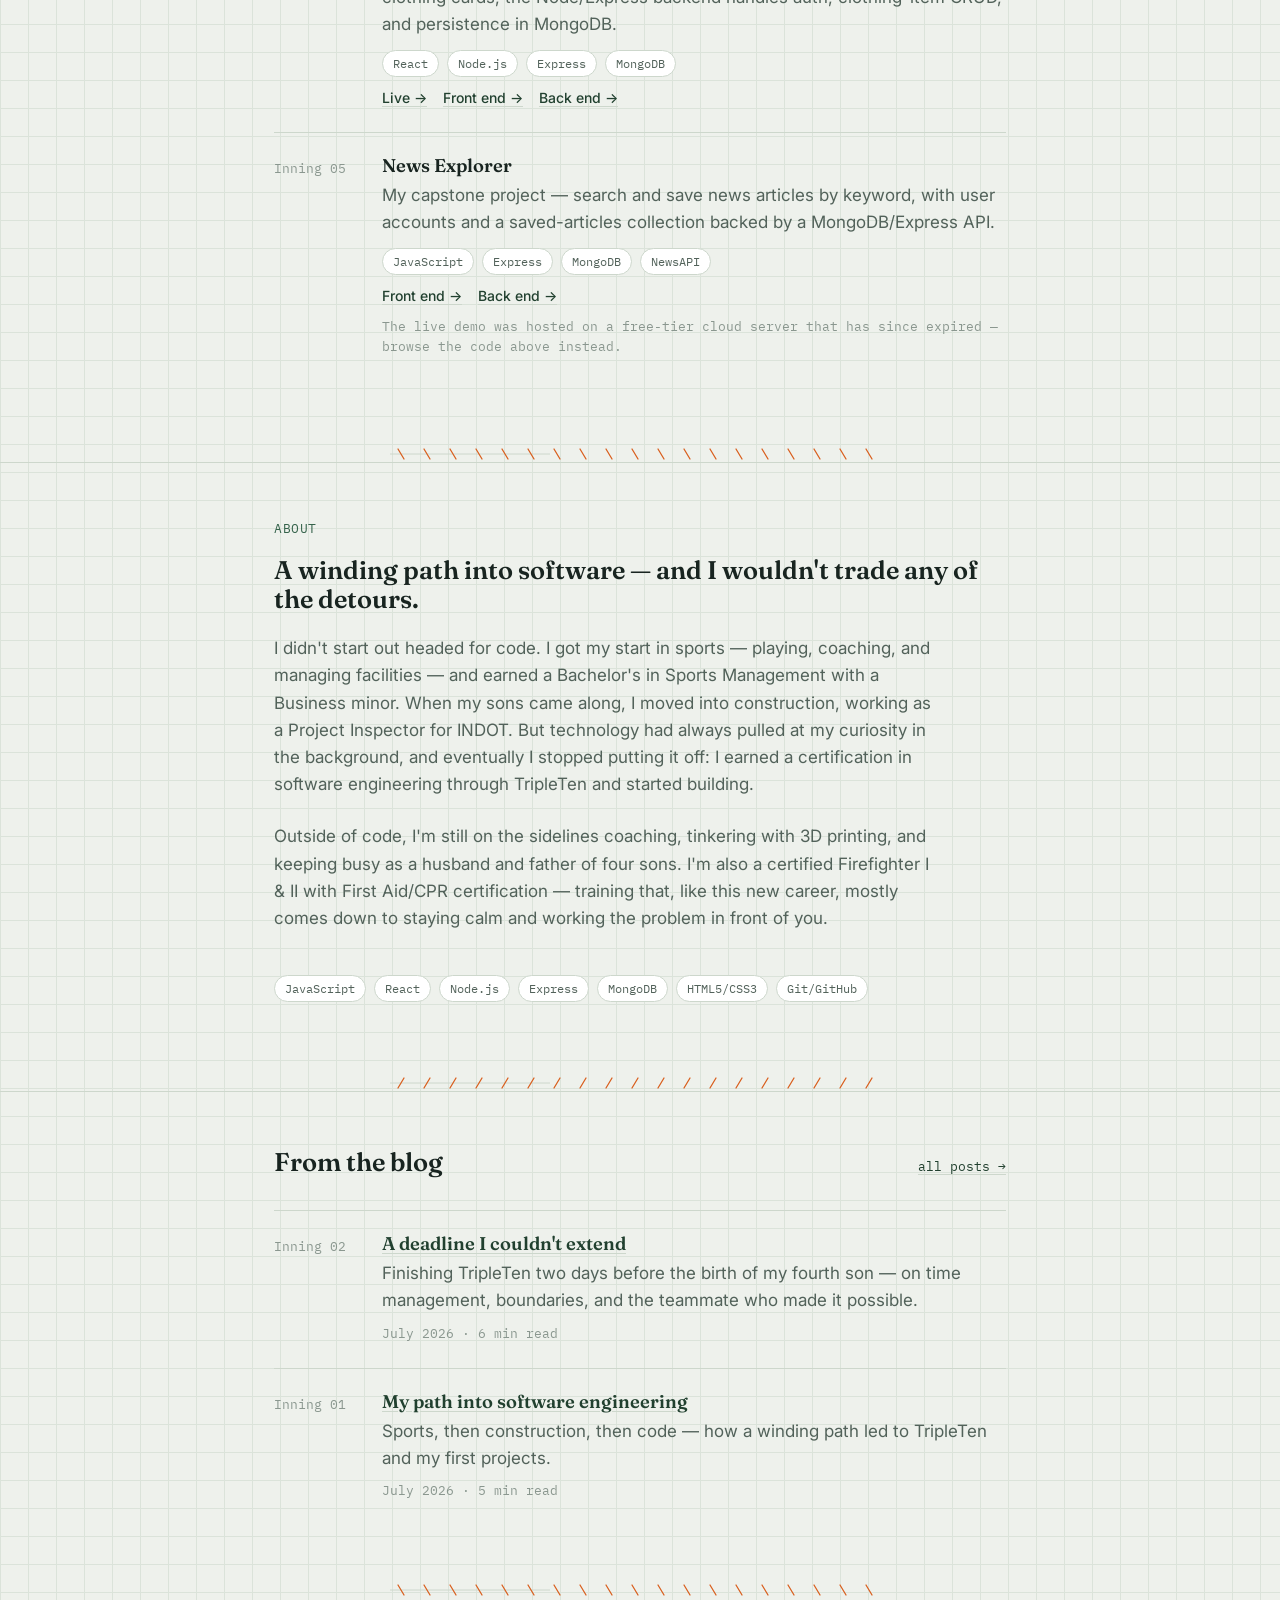
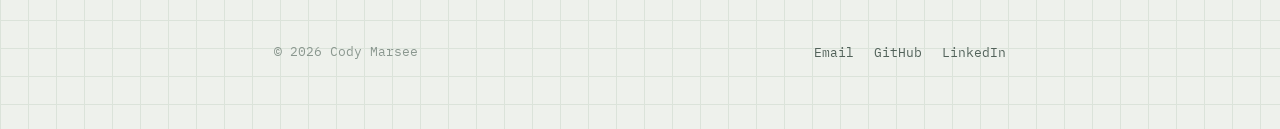
==== commit b4cf4a37: "Remove expired live link, add note" ====
--- a/index.html
+++ b/index.html
@@ -196,10 +196,11 @@
                 <li class="tag">MongoDB</li>
                 <li class="tag">NewsAPI</li>
               </ul>
-                        <div class="links">
-            <a href="https://cmarsee-blip.github.io/se_project_news_explorer/">Live →</a>
-            <a href="https://github.com/cmarsee-blip/se_project_news_explorer">Code →</a>
-          </div>
+                                <div class="links">
+            <a href="https://github.com/cmarsee-blip/se_project_react">Front end →</a>
+            <a href="https://github.com/cmarsee-blip/se_project_express">Back end →</a>
+          </div>
+          <p class="meta" style="margin-top: 8px;">The live demo was hosted on a free-tier cloud server that has since expired — browse the code above instead.</p>
             </div>
           </div>
         </div>
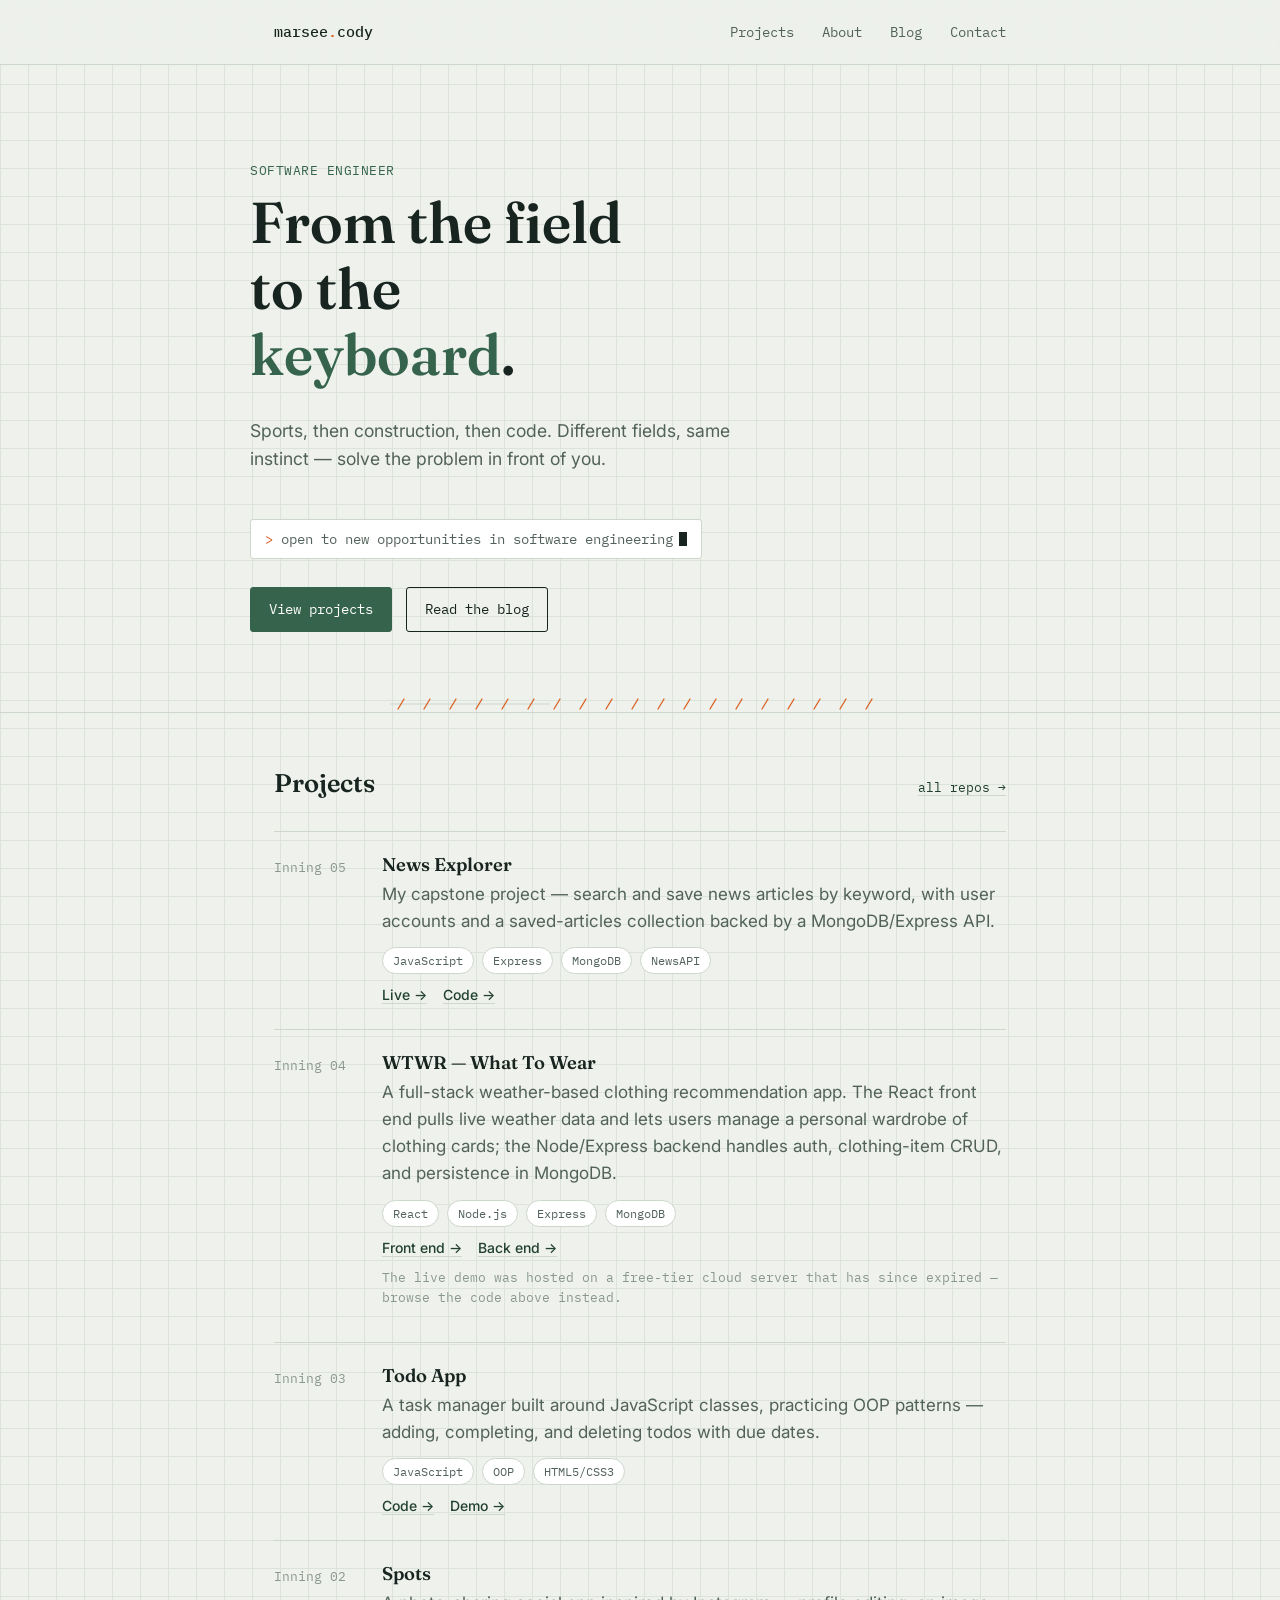
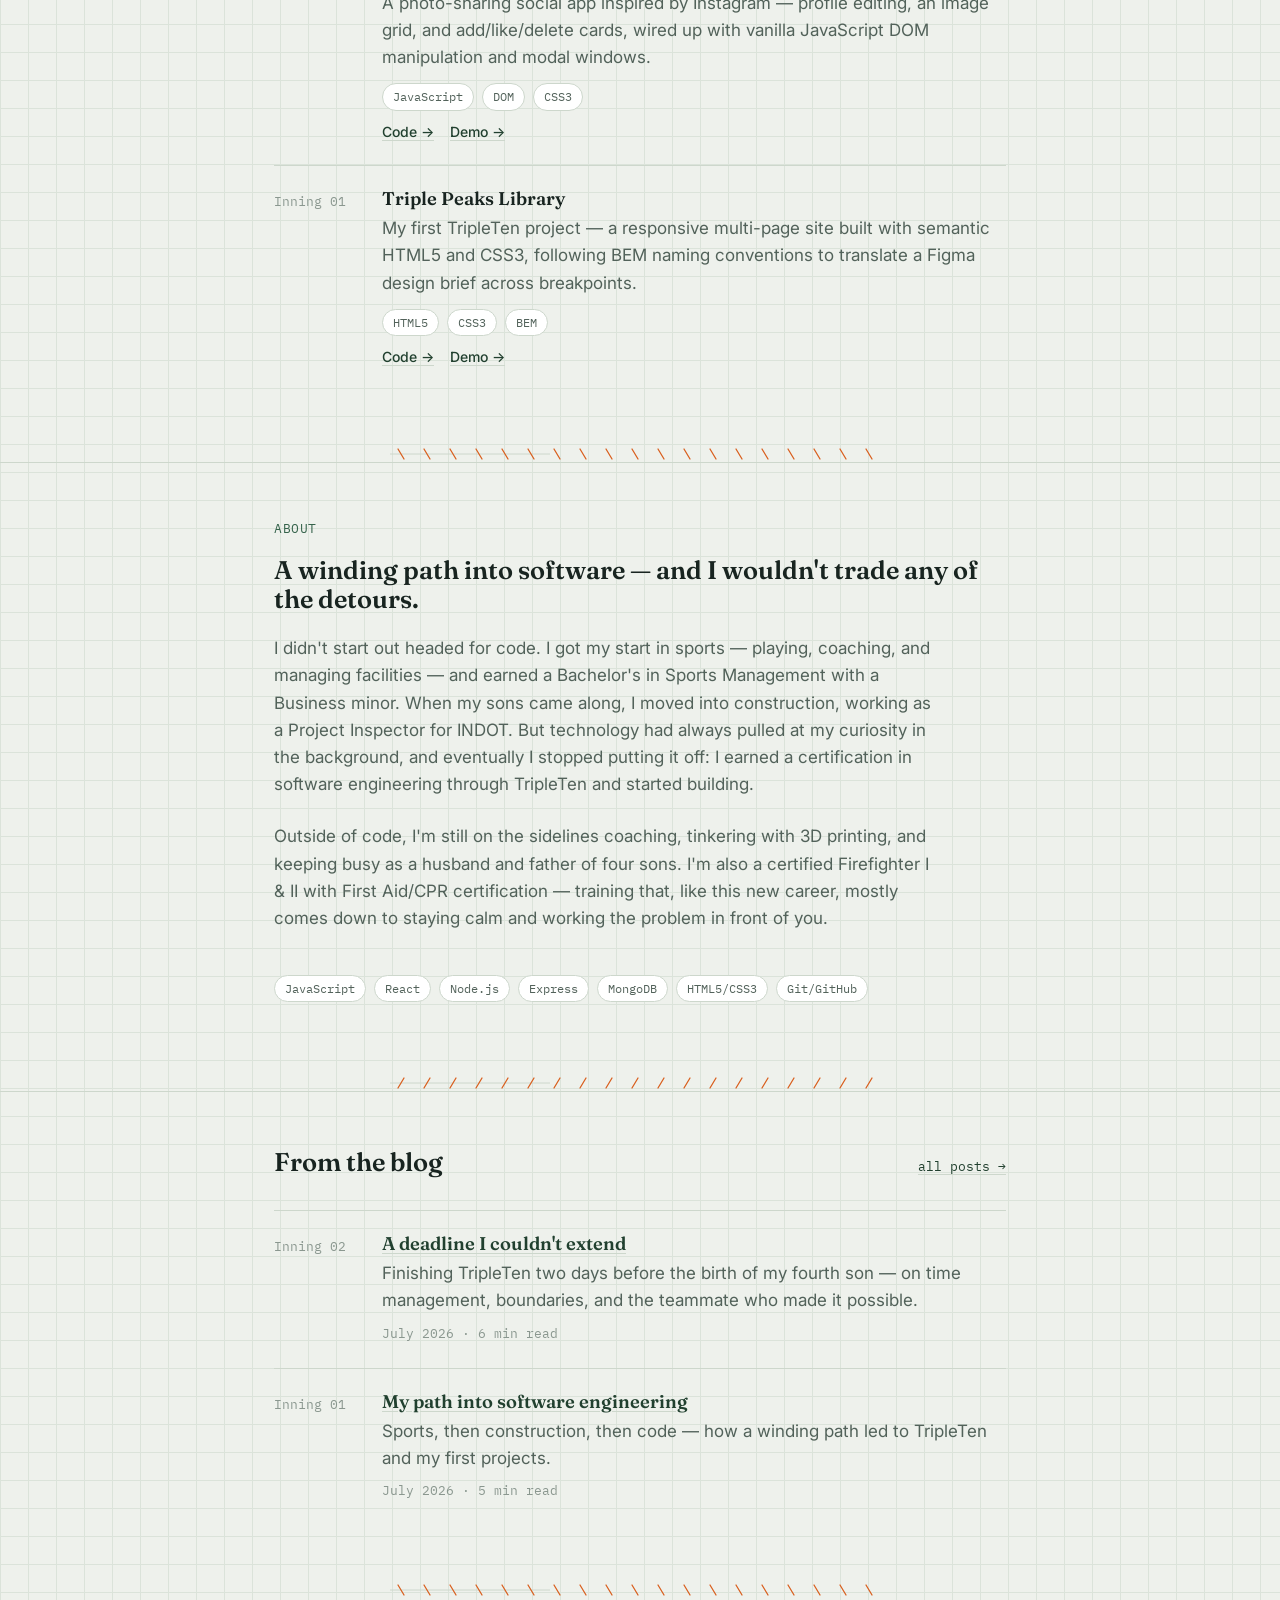
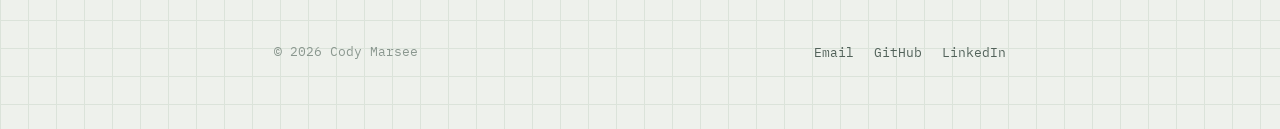
==== commit ad9090a2: "Reorder projects by complexity, fix swapped links" ====
--- a/index.html
+++ b/index.html
@@ -79,76 +79,23 @@
           </div>
 
           <div class="entry" data-reveal>
-            <span class="index-num">Inning 01</span>
-            <div>
-              <h3>Triple Peaks Library</h3>
-              <p class="desc">
-                My first TripleTen project — a responsive multi-page site built
-                with semantic HTML5 and CSS3, following BEM naming conventions
-                to translate a Figma design brief across breakpoints.
-              </p>
-              <ul class="tags">
-                <li class="tag">HTML5</li>
-                <li class="tag">CSS3</li>
-                <li class="tag">BEM</li>
-              </ul>
-              <div class="links">
-                <a href="https://github.com/cmarsee-blip/sprint-1-project"
-                  >Code →</a
-                >
-                <a href="https://cmarsee-blip.github.io/sprint-1-project/"
-                  >Demo →</a
-                >
-              </div>
-            </div>
-          </div>
-
-          <div class="entry" data-reveal>
-            <span class="index-num">Inning 02</span>
-            <div>
-              <h3>Spots</h3>
-              <p class="desc">
-                A photo-sharing social app inspired by Instagram — profile
-                editing, an image grid, and add/like/delete cards, wired up with
-                vanilla JavaScript DOM manipulation and modal windows.
+            <span class="index-num">Inning 05</span>
+            <div>
+              <h3>News Explorer</h3>
+              <p class="desc">
+                My capstone project — search and save news articles by keyword,
+                with user accounts and a saved-articles collection backed by a
+                MongoDB/Express API.
               </p>
               <ul class="tags">
                 <li class="tag">JavaScript</li>
-                <li class="tag">DOM</li>
-                <li class="tag">CSS3</li>
-              </ul>
-              <div class="links">
-                <a href="https://github.com/cmarsee-blip/se_project_spots"
-                  >Code →</a
-                >
-                <a href="https://cmarsee-blip.github.io/se_project_spots/"
-                  >Demo →</a
-                >
-              </div>
-            </div>
-          </div>
-
-          <div class="entry" data-reveal>
-            <span class="index-num">Inning 03</span>
-            <div>
-              <h3>Todo App</h3>
-              <p class="desc">
-                A task manager built around JavaScript classes, practicing OOP
-                patterns — adding, completing, and deleting todos with due
-                dates.
-              </p>
-              <ul class="tags">
-                <li class="tag">JavaScript</li>
-                <li class="tag">OOP</li>
-                <li class="tag">HTML5/CSS3</li>
-              </ul>
-              <div class="links">
-                <a href="https://github.com/cmarsee-blip/se_project_todo-app"
-                  >Code →</a
-                >
-                <a href="https://cmarsee-blip.github.io/se_project_todo-app/"
-                  >Demo →</a
-                >
+                <li class="tag">Express</li>
+                <li class="tag">MongoDB</li>
+                <li class="tag">NewsAPI</li>
+              </ul>
+              <div class="links">
+                <a href="https://cmarsee-blip.github.io/se_project_news_explorer/">Live →</a>
+                <a href="https://github.com/cmarsee-blip/se_project_news_explorer">Code →</a>
               </div>
             </div>
           </div>
@@ -170,7 +117,6 @@
                 <li class="tag">MongoDB</li>
               </ul>
               <div class="links">
-                <a href="https://cmwtwr.largent.org/">Live →</a>
                 <a href="https://github.com/cmarsee-blip/se_project_react"
                   >Front end →</a
                 >
@@ -178,29 +124,82 @@
                   >Back end →</a
                 >
               </div>
-            </div>
-          </div>
-
-          <div class="entry" data-reveal>
-            <span class="index-num">Inning 05</span>
-            <div>
-              <h3>News Explorer</h3>
-              <p class="desc">
-                My capstone project — search and save news articles by keyword,
-                with user accounts and a saved-articles collection backed by a
-                MongoDB/Express API.
+              <p class="meta" style="margin-top: 8px;">The live demo was hosted on a free-tier cloud server that has since expired — browse the code above instead.</p>
+            </div>
+          </div>
+
+          <div class="entry" data-reveal>
+            <span class="index-num">Inning 03</span>
+            <div>
+              <h3>Todo App</h3>
+              <p class="desc">
+                A task manager built around JavaScript classes, practicing OOP
+                patterns — adding, completing, and deleting todos with due
+                dates.
               </p>
               <ul class="tags">
                 <li class="tag">JavaScript</li>
-                <li class="tag">Express</li>
-                <li class="tag">MongoDB</li>
-                <li class="tag">NewsAPI</li>
-              </ul>
-                                <div class="links">
-            <a href="https://github.com/cmarsee-blip/se_project_react">Front end →</a>
-            <a href="https://github.com/cmarsee-blip/se_project_express">Back end →</a>
-          </div>
-          <p class="meta" style="margin-top: 8px;">The live demo was hosted on a free-tier cloud server that has since expired — browse the code above instead.</p>
+                <li class="tag">OOP</li>
+                <li class="tag">HTML5/CSS3</li>
+              </ul>
+              <div class="links">
+                <a href="https://github.com/cmarsee-blip/se_project_todo-app"
+                  >Code →</a
+                >
+                <a href="https://cmarsee-blip.github.io/se_project_todo-app/"
+                  >Demo →</a
+                >
+              </div>
+            </div>
+          </div>
+
+          <div class="entry" data-reveal>
+            <span class="index-num">Inning 02</span>
+            <div>
+              <h3>Spots</h3>
+              <p class="desc">
+                A photo-sharing social app inspired by Instagram — profile
+                editing, an image grid, and add/like/delete cards, wired up with
+                vanilla JavaScript DOM manipulation and modal windows.
+              </p>
+              <ul class="tags">
+                <li class="tag">JavaScript</li>
+                <li class="tag">DOM</li>
+                <li class="tag">CSS3</li>
+              </ul>
+              <div class="links">
+                <a href="https://github.com/cmarsee-blip/se_project_spots"
+                  >Code →</a
+                >
+                <a href="https://cmarsee-blip.github.io/se_project_spots/"
+                  >Demo →</a
+                >
+              </div>
+            </div>
+          </div>
+
+          <div class="entry" data-reveal>
+            <span class="index-num">Inning 01</span>
+            <div>
+              <h3>Triple Peaks Library</h3>
+              <p class="desc">
+                My first TripleTen project — a responsive multi-page site built
+                with semantic HTML5 and CSS3, following BEM naming conventions
+                to translate a Figma design brief across breakpoints.
+              </p>
+              <ul class="tags">
+                <li class="tag">HTML5</li>
+                <li class="tag">CSS3</li>
+                <li class="tag">BEM</li>
+              </ul>
+              <div class="links">
+                <a href="https://github.com/cmarsee-blip/sprint-1-project"
+                  >Code →</a
+                >
+                <a href="https://cmarsee-blip.github.io/sprint-1-project/"
+                  >Demo →</a
+                >
+              </div>
             </div>
           </div>
         </div>
